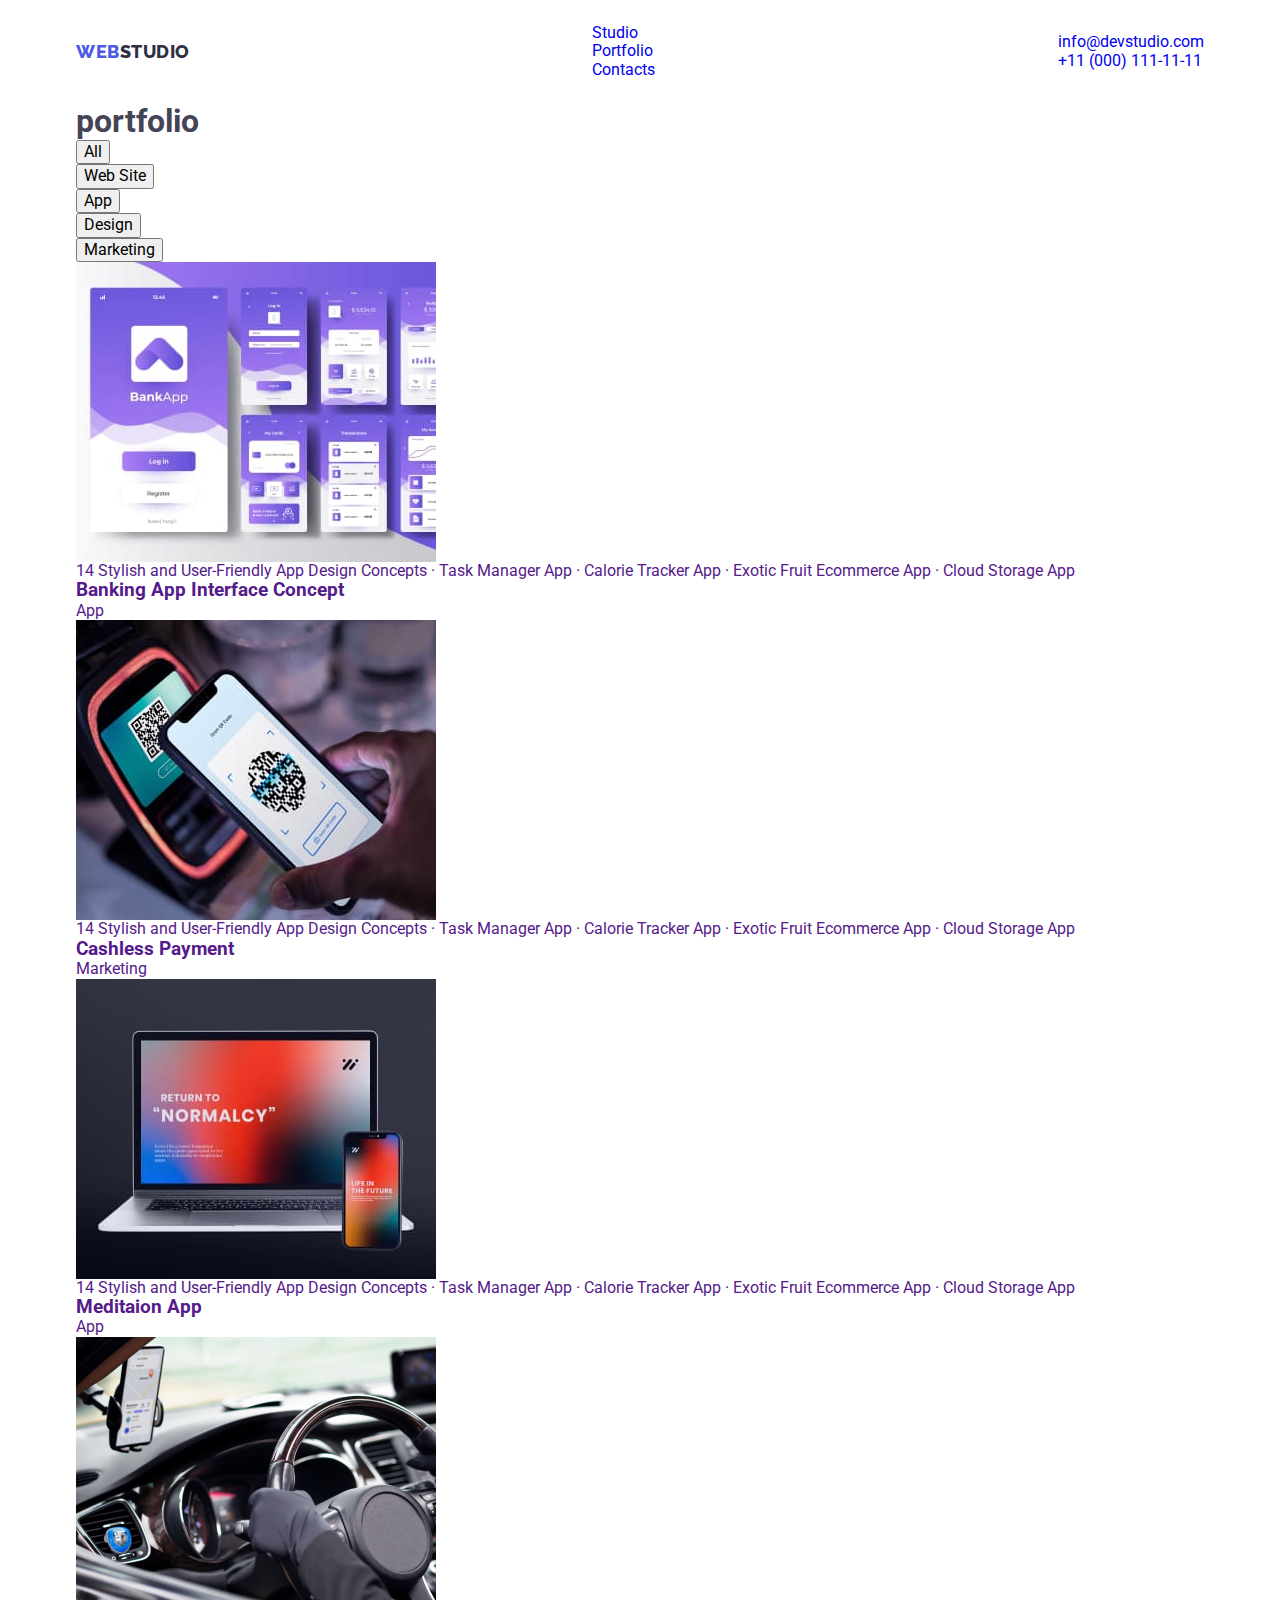
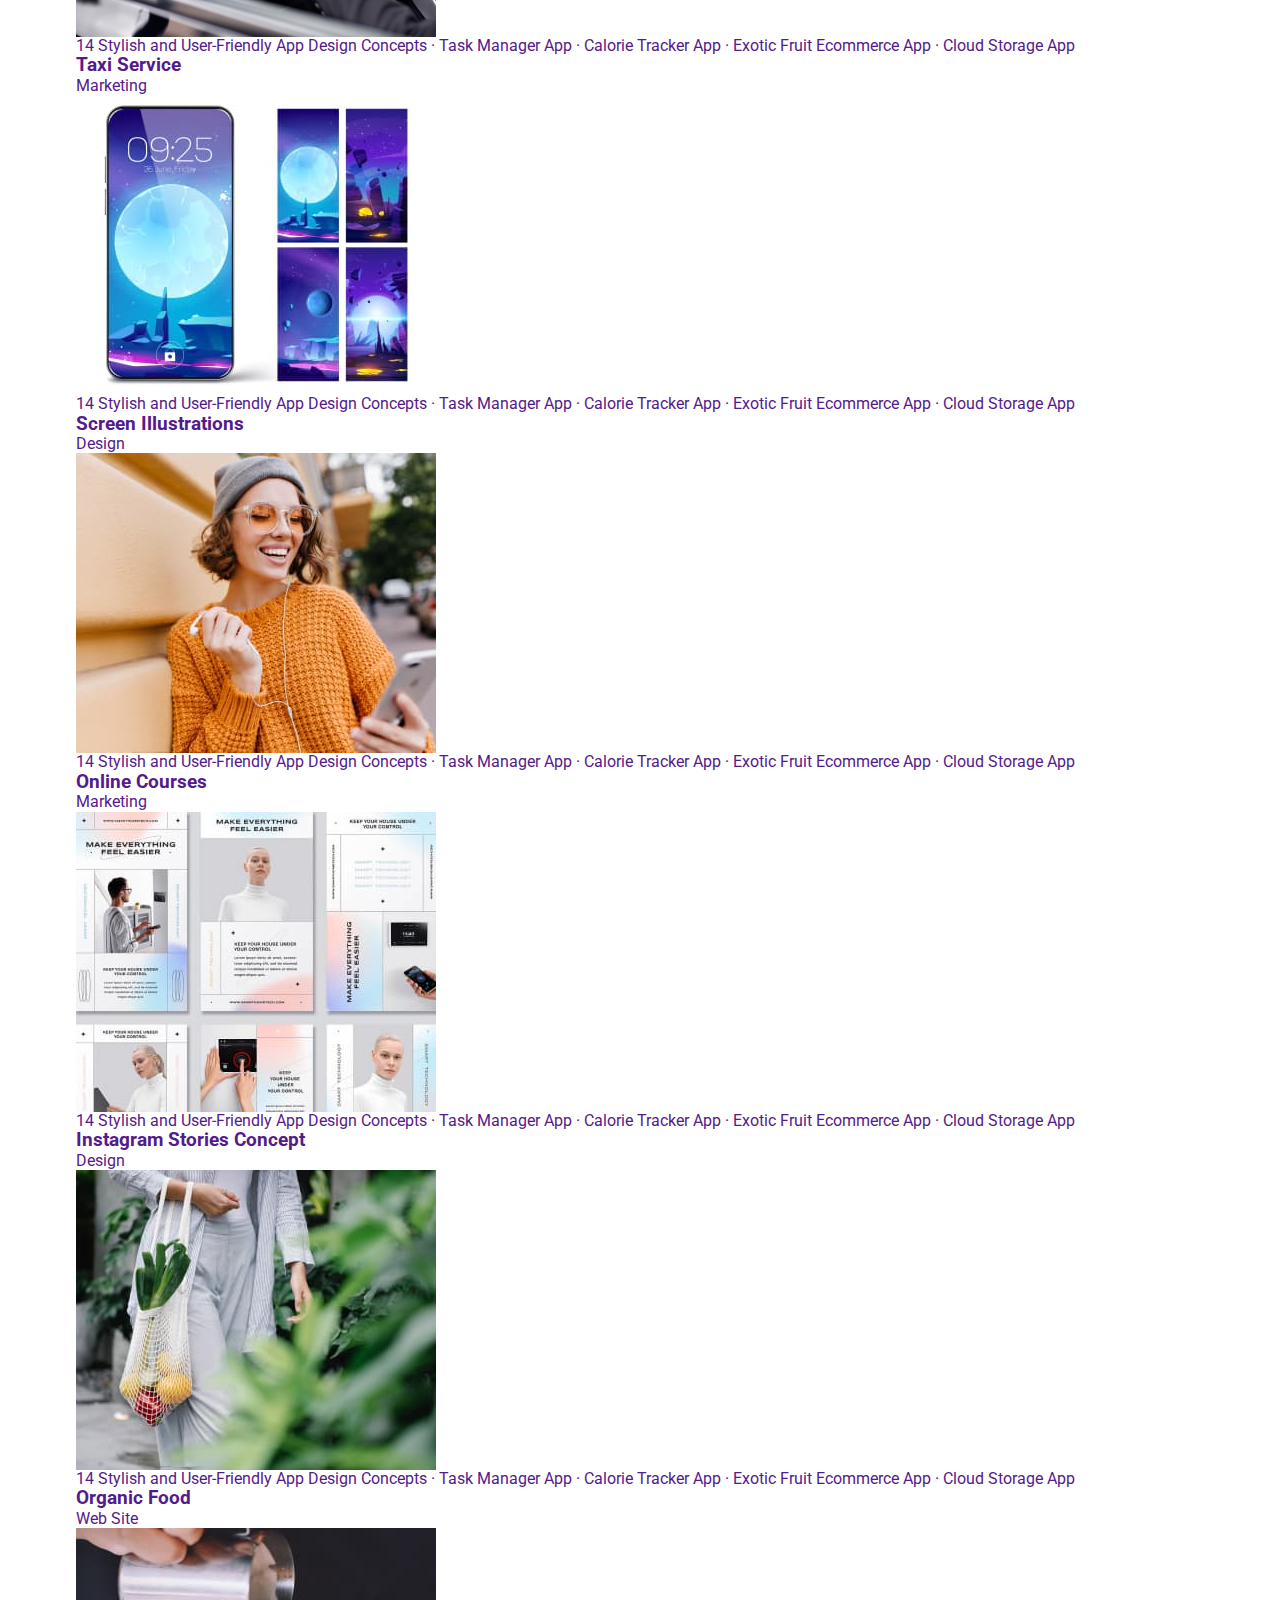
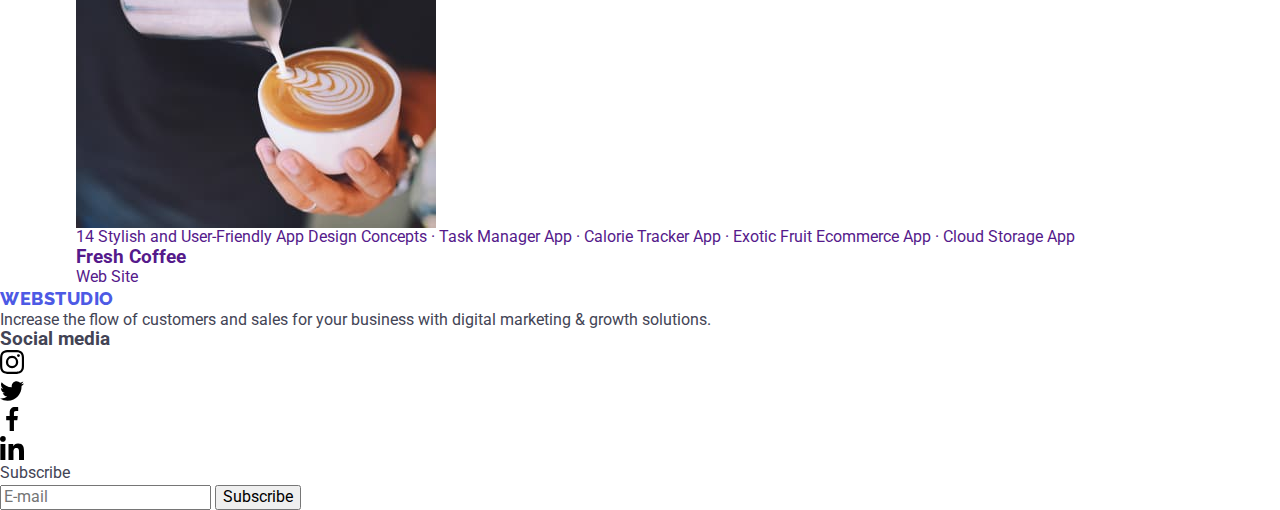
==== portfolio.html @ 6638e79b "summary" ====
<!DOCTYPE html>
<html lang="en">
<head>
    <meta charset="UTF-8">
    <meta http-equiv="X-UA-Compatible" content="IE=edge">
    <meta name="viewport" content="width=device-width, initial-scale=1.0">
    <title>Web Studio</title>
    <link href="https://fonts.googleapis.com/css2?family=Raleway:wght@700&family=Roboto:wght@400;500;700;800;900&display=swap" rel="stylesheet">
    <link rel="stylesheet" href="https://cdnjs.cloudflare.com/ajax/libs/modern-normalize/1.1.0/modern-normalize.min.css">
    <link rel="stylesheet" href="./css/styles.css">
</head>
<body>
    <header class="section-header">
        <div class="container header">
            <a href="./index.html" class="color-web list">
                Web<span class="color-studio">Studio</span> 
            </a>
            <ul class="style-nev link">
                <li class="copy"><a href="./index.html" class="link item list">Studio</a></li>
                <li class="copy"><a href="./portfolio.html" class="link item list">Portfolio</a></li>
                <li class="copy"><a href="#" class="link item list">Contacts</a></li>
            </ul>
            </nav>
            <ul class="auth-nev link">
                <li class="copy"><a href="mailto:info@devstudio.com" class="link address list">info@devstudio.com</a></li>
                <li class="copy"><a href="tel:+110001111111" class="link address list">+11 (000) 111-11-11</a></li>
            </ul>
        </div>
    </header>
    <main>
        <section class=" portfolio">
            <div class="container">
                <h1 class="visually-hidden">portfolio</h1>
                <ul class="row">
                    <li><button type="button" class="btn">All</button></li>
                    <li><button type="button" class="btn">Web Site</button></li>
                    <li><button type="button" class="btn">App</button></li>
                    <li><button type="button" class="btn">Design</button></li>
                    <li><button type="button" class="btn">Marketing</button></li>
                </ul>
                <ul class="portfolio-list">
                    <li class="portfolio-list-link">
                        <a href="" class="list portfolio-link-hover">
                            <div class="portfolio-link-overley">
                                <img src="./images/photo1.jpg" alt="Banking App Interface Concept" width="360">
                                <p class="overlay">
                                14 Stylish and User-Friendly App Design Concepts · Task Manager App · Calorie Tracker App · Exotic Fruit Ecommerce App · Cloud Storage App
                                </p>
                            </div>
                            <div class="subject">
                                <h3 class="headline list">Banking App Interface Concept</h3>
                                <p class="headline-text list">App</p>
                            </div>
                        </a>
                    </li>
                    <li class="portfolio-list-link">
                        <a href="" class="list portfolio-link-hover">
                            <div class="portfolio-link-overley">
                                <img src="./images/photo2.jpg" alt="Cashless Payment" width="360">
                                <p class="overlay">
                                14 Stylish and User-Friendly App Design Concepts · Task Manager App · Calorie Tracker App · Exotic Fruit Ecommerce App · Cloud Storage App
                                </p>
                            </div>
                            <div class="subject">
                               <h3 class="headline list">Cashless Payment</h3>
                               <p class="headline-text list">Marketing</p>
                            </div>
                        </a>
                    </li>
                    <li class="portfolio-list-link">
                        <a href="" class="list portfolio-link-hover">
                            <div class="portfolio-link-overley">
                                <img src="./images/photo3.jpg" alt="Meditaion App" width="360">
                                <p class="overlay">
                                14 Stylish and User-Friendly App Design Concepts · Task Manager App · Calorie Tracker App · Exotic Fruit Ecommerce App · Cloud Storage App
                                </p>
                            </div>
                        <div class="subject">
                            <h3 class="headline list">Meditaion App</h3>
                            <p class="headline-text list">App</p>
                        </div>
                        </a>
                    </li>
                    <li class="portfolio-list-link">
                        <a href="" class="list portfolio-link-hover">
                            <div class="portfolio-link-overley">
                                <img src="./images/photo4.jpg" alt="Taxi Service" width="360">
                                <p class="overlay">
                                14 Stylish and User-Friendly App Design Concepts · Task Manager App · Calorie Tracker App · Exotic Fruit Ecommerce App · Cloud Storage App
                                </p>
                            </div>
                            <div class="subject">
                                <h3 class="headline list">Taxi Service</h3>
                                <p class="headline-text list">Marketing</p>
                            </div>
                        </a>
                    </li>
                    <li class="portfolio-list-link">
                        <a href="" class="list portfolio-link-hover">
                            <div class="portfolio-link-overley">
                                <img src="./images/photo5.jpg" alt="Screen Illustrations" width="360">
                                <p class="overlay">
                                14 Stylish and User-Friendly App Design Concepts · Task Manager App · Calorie Tracker App · Exotic Fruit Ecommerce App · Cloud Storage App
                                </p>
                            </div>
                            <div class="subject">
                                <h3 class="headline list">Screen Illustrations</h3>
                                <p class="headline-text list">Design</p>
                            </div>
                        </a>
                    </li>
                    <li class="portfolio-list-link">
                        <a href="" class="list portfolio-link-hover">
                            <div class="portfolio-link-overley">
                                <img src="./images/photo6.jpg" alt="Online Courses" width="360">
                                <p class="overlay">
                                14 Stylish and User-Friendly App Design Concepts · Task Manager App · Calorie Tracker App · Exotic Fruit Ecommerce App · Cloud Storage App
                                </p>
                            </div>
                            <div class="subject">
                                <h3 class="headline list">Online Courses</h3>
                                <p class="headline-text list">Marketing</p>
                            </div>
                        </a>
                    </li>
                    <li class="portfolio-list-link">
                        <a href="" class="list portfolio-link-hover">
                            <div class="portfolio-link-overley">
                                <img src="./images/photo7.jpg" alt="Instagram Stories Concept" width="360">
                                <p class="overlay">
                                14 Stylish and User-Friendly App Design Concepts · Task Manager App · Calorie Tracker App · Exotic Fruit Ecommerce App · Cloud Storage App
                                </p>
                            </div>
                            <div class="subject">
                                <h3 class="headline list">Instagram Stories Concept</h3>
                                <p class="headline-text list">Design</p>
                            </div>
                        </a>
                    </li>
                    <li class="portfolio-list-link">
                        <a href="" class="list portfolio-link-hover">
                            <div class="portfolio-link-overley">
                                <img src="./images/photo8.jpg" alt="Organic Food" width="360">
                                <p class="overlay">
                                14 Stylish and User-Friendly App Design Concepts · Task Manager App · Calorie Tracker App · Exotic Fruit Ecommerce App · Cloud Storage App
                                </p>
                            </div>
                            <div class="subject">
                                <h3 class="headline list">Organic Food</h3>
                                <p class="headline-text list">Web Site</p>
                            </div>
                        </a>
                    </li>
                    <li class="portfolio-list-link">
                        <a href="" class="list portfolio-link-hover">
                            <div class="portfolio-link-overley">
                                <img src="./images/photo9.jpg" alt="Fresh Coffee" width="360">
                                <p class="overlay">
                                14 Stylish and User-Friendly App Design Concepts · Task Manager App · Calorie Tracker App · Exotic Fruit Ecommerce App · Cloud Storage App
                                </p>
                            </div>
                            <div class="subject">
                                <h3 class="headline list">Fresh Coffee</h3>
                                <p class="headline-text list">Web Site</p>
                            </div>
                        </a>
                    </li>
                </ul>
            </div>
        </section>
        

    </main>
    <footer class="footer">
        <div class="container-footer">
            <div class="container-end">
                <a href="" class="color-web list">
                    Web<span class="white-studio list">Studio</span>
                </a>
                <p class="desc">Increase the flow of customers and sales for your business with digital marketing & growth solutions.</p>
            </div>
            <div class="container-end">
                <h3 class="footer-text">Social media</h3>
                <ul class="footer-list">
                    <li class="footer-list-item">
                        <a href="" class="footer-list-link">
                            <svg class="footer-list-icon" width="24" height="24">
                                <use href="./images/icons.svg#icon-instagram"></use>
                            </svg>
                        </a>
                    </li>
                    <li class="footer-list-item">
                        <a href="" class="footer-list-link">
                            <svg class="footer-list-icon" width="24" height="24">
                                <use href="./images/icons.svg#icon-twitter-1"></use>
                            </svg>
                        </a>
                    </li>
                    <li class="footer-list-item">
                        <a href="" class="footer-list-link">
                            <svg class="footer-list-icon" width="24" height="24">
                                <use href="./images/icons.svg#icon-facebook"></use>
                            </svg>
                        </a>
                    </li>
                    <li class="footer-list-item">
                        <a href="" class="footer-list-link">
                            <svg class="footer-list-icon" width="24" height="24">
                                <use href="./images/icons.svg#icon-linkedin"></use>
                            </svg>
                        </a>
                    </li>

                </ul>
            </div>
            <div class="conteiner-email">
                <p class="footer-text">Subscribe</p>
                <form class="footer-form">
                    <input type="email" name="usser_email" class="footer-email"  placeholder="E-mail" required />
                    <button type="submit" class="footer-button">Subscribe</button>
                    <svg class="footer-icon" width="24" height="20">
                    <use href="./images/iconss.svg#icon-Frame-3"></use>
                    </svg>
            </form>
            </div>
        </div>
</footer>
    
</body>
</html>
---- css/styles.css ----
:root {
    --primary-text-color: #2E2F42;
    --accent-color: #4D5AE5;
    --title-text-color: #2E2F42;
    --text-color: #434455;
    --hero-color: #FFFFFF;
    --desc-color: #E7E9FC;
    --studio-color: #F4F4FD;
    --button-color: #404BBF;
}



body {
    font-family: "Roboto", sans-serif;
    background-color: var(--hero-color);
    color: var(--text-color);
    
}

img {
    display: block;
    max-width: 100%;
}

.list {
    text-decoration: none;
}


h1,
h2,
h3,
p,
ul {
    padding: 0;
    margin: 0;
}

ul {
    list-style: none;
    text-decoration: none;
    
}

/*.container {
    margin-right: auto;
    margin-left: auto;
    width: 1158px;
    padding-left: 15px;
    padding-right: 15px; 
}*/

.container {
    padding-left: 15px;
    padding-right: 15px; 
    
}

@media screen and (min-width: 480px) { 
    .container {
        width: 480px;
        margin-right: auto;
        margin-left: auto;
        
    }  
}

@media screen and (min-width: 768px) { 
    .container {
        width: 768px;
    }
}

@media screen and (min-width: 1200px) { 
    .container {
        width: 1158px;
    }
}

@media screen and (max-width: 767px) {
    .copy {
        display: none;
    } 
    .style-nev link {
        display: none;
    }
    .auth-nev link {
        display: none;
    }
}


.header {
    display: flex;
    justify-content: space-between;
    align-items: center;
    padding-top: 24px;
    padding-bottom: 24px;
}

.mobile-menu-open {
    background-color: transparent;
    border: none;
    padding: 0;
   line-height: 0;
   fill: rgba(46. 47, 66, 1)
}

.mobile-menu-open-icon {
    display: inline-block;
  width: 1em;
  height: 1em;
  stroke-width: 0;
  stroke: currentColor;
  fill: currentColor;
}

.mobile-menu {
    position: fixed;
    width: 100%;
    height: 100%;
    top: 0;
    left: 0;
    z-index: 1000;
    background-color: var(--hero-color);
    opacity: 0;
    visibility: hidden;
    pointer-events: none;
    transition: opacity 250ms cubic-bezier(0.4, 0, 0.2, 1), visibility 250ms cubic-bezier(0.4, 0, 0.2, 1);
}

.mobile-menu .is-open {
    opacity: 1;
    visibility: visible;
    pointer-events: auto;

}

.mobile-menu-close-botton {
    position: absolute;
    top: 24px;
    right: 15px;
    background-color: #E7E9FC;
    border: 1px solid rgba(0, 0, 0, 0.1);
    padding: 0;
    line-height: 0;
    border-radius: 50%;
}

.mobile-menu-close-icon {
    width: 8px;
    height: 8px;
}

.mobile-menu-container {
    position: relative;
    padding-left: 25px;
    padding-top: 80px;
    padding-bottom: 40px;
}


.mobile-menu-list {
   margin-bottom: 284px;
   
}

.mobile-menu-list:only-child {
    margin-bottom: 0;
}

.mobile-menu-link {
    margin-bottom: 40px;
    
}

.mobile-menu-list-link {
    font-family: "Roboto", sans-serif;
    font-weight: 700;
    font-size: 36px;
    line-height: 1.1;
    letter-spacing: 0.02em;
    color: var(--primary-text-color);
}

.mobile-menu-list-link:hover,
.mobile-menu-list-link:focus {
    color: var(--button-color)
}

.mobile-menu-tel {
    font-family: "Roboto", sans-serif;
    font-weight: 500;
    font-size: 36px;
    line-height: 1.1;
    letter-spacing: 0.02em;
    color: var(--text-color);
}

.mobile-menu-tel:hover,
.mobile-menu-tel:focus {
    color: var(--accent-color)
}

.mobile-menu-mail {
    font-family: "Roboto", sans-serif;
    font-weight: 500;
    font-size: 20px;
    line-height: 1.2;
    letter-spacing: 0.02edm;
    color: var(--text-color);
}

.mobile-menu-mail:hover,
.mobile-menu-mail:focus {
    color: var(--accent-color)
}


.color-web {
    
    font-family: "Raleway", sans-serif;
    font-weight: 800;
    font-size: 18px;
    line-height: 1.33;
    color: var(--accent-color);
    letter-spacing: 0.03em;
    text-transform: uppercase;
}


.color-studio {
    font-family: "Raleway", sans-serif;
    font-weight: 800;
    font-size: 18px;
    line-height: 1.33;
    color: var(--title-text-color);
    
    align-items: center;
    letter-spacing: 0.03em;
    text-transform: uppercase;
}





/*
.style-nev .link:hover,
.style-nev .link:focus {
    color: var(--accent-color)  
}

.auth-nev .link:hover,
.auth-nev .link:focus {
    color: var(--accent-color);
}

.style-nev .link {
    transition: color 250ms cubic-bezier(0.4, 0, 0.2, 1), background-color 250ms cubic-bezier(0.4, 0, 0.2, 1)
}

.auth-nev .link {
    transition: color 250ms cubic-bezier(0.4, 0, 0.2, 1);
}

.style-nev {
    display: flex;
    
    margin-left: 77px;
    
}

.style-nev .copy {
    position: relative;
    margin-left: 40px; 
} 

.style-nev .copy:first-child {
    margin-left: 0;

}

.auth-nev {
    display: flex;
    margin-left: auto;
    
}

.section-header {
    box-shadow: 0px 2px 1px rgba(46, 47, 66, 0.08), 0px 1px 1px rgba(46, 47, 66, 0.16), 0px 1px 6px rgba(46, 47, 66, 0.08);

}

.header {
    display: flex;
    align-items: center;
    justify-content: center;
   
}


.auth-nev .copy {
    margin-left: 40px;
}

.auth-nev .copy:first-child {
    margin-left: 0;
}

.style-nev .item {
    display: block;
    padding-top: 24px;
    padding-bottom: 24px;
    font-weight: 500;
    font-size: 16px;
    line-height: 1.5;
    color: var(--primary-text-color);
    letter-spacing: 0.02em;
   
}



.link .item:hover::after {
    display: block;
    position: absolute;
    content: "";
    background-size: contain;
    background-repeat: no-repeat;
    background-position: center;
    justify-content: center;
    align-items: center;
    width: 100%;
    height: 4px;
    bottom: 0;
    
    background-color: var(--accent-color);
    border-radius: 2px;
}

.auth-nev .address {
    display: block;
    padding-top: 24px;
    padding-bottom: 24px;
    line-height: 1.5;
    color: var(--text-color);
    letter-spacing: 0.02em;
    
}

.hero {
    padding-top: 192px;
    padding-bottom: 192px;
    
    text-align: center;

    max-width: 1440px;
  
    margin-left: auto;
    margin-right: auto;
    background-image: linear-gradient(rgba(46, 47, 66, 0.7), rgba(46, 47, 66, 0.7)), url(../images/hero.jpg);
   
    background-repeat: no-repeat;
    background-position: center;
    background-size: cover;
}




.hero-title {
    max-width: 496px;
    margin: auto;
    margin-top: 0;
    margin-bottom: 40px;
    font-weight: 700;
    font-size: 56px;
    line-height: 1;
    color: var(--hero-color);
    letter-spacing: 0.02em;
   

    outline: invert;
}

.hero-button {
    
    border-radius: 4px;
    padding: 16px 32px;
    border: 1px solid transparent;
    font-weight: 500;
    font-size: 16px;
    line-height: 1.2;
    background-color: var(--accent-color);
    color: var(--hero-color);
    letter-spacing: 0.04em;
    transition: background-color 250ms cubic-bezier(0.4, 0, 0.2, 1), box-shadow 250ms cubic-bezier(0.4, 0, 0.2, 1);
}

.hero-button:hover,
.hero-button:focus {
    cursor: pointer;
    box-shadow: 0px 4px 4px rgba(0, 0, 0, 0.15);
    border-radius: 4px;
} 

.hero-button:active {
    background-color: var(--button-color);
    
}



.visually-hidden { 
    
    position: absolute; 
    white-space: nowrap; 
    width: 1px; 
    height: 1px; 
    overflow: hidden; 
    border: 0; 
    padding: 0; 
    clip: rect(0 0 0 0); 
    clip-path: inset(50%); 
    margin: -1px; 
}

.section {
    padding-top: 120px;
    padding-bottom: 120px;
    
}

.section.no-padding {
    padding-top: 0;
}

.feature-lisl {
    display: flex;
    text-align: start

}

.feature-lisl .item-list {
    width: 264px;
    margin-left: 24px;
    
}

.feature-lisl .item-list:first-child {
    margin-left: 0;
} 

.item-list::before {
    display: block;
    content: "";
    height: 112px;
    background-size: contain;
    background-repeat: no-repeat;
    background-position: center;
    margin-bottom: 8px;
}

.item-list:nth-child(1)::before {
    background-image: url(../images/Icon\ 1.svg);
}

.item-list:nth-child(2)::before {
    background-image: url(../images/Icon\ 2.svg);
}

.item-list:nth-child(3)::before {
    background-image: url(../images/Icon\ 3.svg);
}

.item-list:nth-child(4)::before {
    background-image: url(../images/Icon\ 4.svg);
}


.section-team {
    padding-top: 120px;
    padding-bottom: 120px;
    background-color: var(--studio-color);
}

.section-title {
    margin-top: 0;
    margin-bottom: 72px;
    font-weight: 700;
    font-size: 36px;
    line-height: 1.1;
    color: var(--primary-text-color);
    letter-spacing: 0.02em;
    text-transform: capitalize;
    text-align: center;
    
}



.section-subtitle,
.headline {
    margin-bottom: 8px;
    font-weight: 700;
    font-size: 20px;
    line-height: 1.2;
    color: var(--primary-text-color);
    letter-spacing: 0.02em;
}



.headline-text {
    font-size: 16px;
    line-height: 1.5;
    color: var(--text-color);
    letter-spacing: 0.02em;
}

.mobile {
    display: flex;
    align-items: center;
     
}


.btn {
   
    cursor: pointer;
    border-radius: 4px;
    padding: 12px 24px;
    border: 1px solid var(--desc-color);
    background-color: var(--studio-color);
    color: var(--accent-color);
    font-weight: 500;
    font-size: 16px;
    line-height: 1.5;
    letter-spacing: 0.04em;
    font-family: "Roboto", sans-serif;
    transition: background-color 250ms cubic-bezier(0.4, 0, 0.2, 1), color 250ms cubic-bezier(0.4, 0, 0.2, 1), box-shadow 250ms cubic-bezier(0.4, 0, 0.2, 1), border 250ms cubic-bezier(0.4, 0, 0.2, 1);
}



.btn:hover,
.btn:focus {
    border: 1px solid var(--accent-color);
    background-color: var(--accent-color);
    color: var(--hero-color);
    box-shadow: 0px 4px 4px rgba(0, 0, 0, 0.15);
}

.portfolio {
   
    padding-top: 96px;
    padding-bottom: 120px;
}

.container .gadgets {
    align-items: center;
}

.big {
    
    margin-top: 0;
    margin-bottom: 72 px;
}

.pic {
    display: flex;
    margin-left: 24px;
    background-color: var(--hero-color);
}

.pic:first-child {
    margin-left: 0;
}

.team {
    display: flex;
    text-align: center;

}

.title-team {
    padding-top: 32px;
    padding-bottom: 32px;
}



.title {
    margin-left: 24px;
    background-color: var(--studio-color);
    box-shadow: 0px 1px 6px rgba(46, 47, 66, 0.08), 0px 1px 1px rgba(46, 47, 66, 0.16), 0px 2px 1px rgba(46, 47, 66, 0.08);
    border-radius: 0px 0px 4px 4px;
}

.title:first-child {
    margin-left: 0;
}

.section-text {
    font-size: 16px;
    line-height: 1.5;
    letter-spacing: 0.02em;
    margin-bottom: 11px;
    
}

.team-list {
    display: flex;
    justify-content: center;
    gap: 24px;
}

.team-list-link {
    display: flex;
    justify-content: center;
    align-items: center;
    width: 40px;
    height: 40px;
    border-radius: 50%;
    background-color: var(--accent-color);
}

.team-list-icon {
    fill: var(--studio-color);
}



.row {
    display: flex;
    align-items: center;
    justify-content: center;
    margin-bottom: 72px;  
    gap: 24px;
}

.portfolio-list {
    display: flex;
    flex-wrap: wrap;
    align-items: center;
    justify-content: center;
    column-gap: 24px;
    row-gap: 48px

}




.subject {
    padding-top: 32px;
    padding-bottom: 32px;
    padding-left: 16px;
    border-left: 0.5px solid var(--studio-color);
    border-right: 0.5px solid var(--studio-color);
    border-bottom: 0.5px solid var(--studio-color);
    box-shadow: 0px 1px 6px rgba(46, 47, 66, 0.08);
 
}

.portfolio-link-hover {
   transition: box-shadow 250ms cubic-bezier(0.4, 0, 0.2, 1)
}
 
.portfolio-link-hover:hover,
.portfolio-link-hover:focus
 {
    display: block;
    box-shadow: 0px 1px 6px rgba(46, 47, 66, 0.08), 0px 1px 1px rgba(46, 47, 66, 0.16), 0px 2px 1px rgba(46, 47, 66, 0.08);
}




.servise {
    font-weight: 700;
    font-size: 36px;
    text-align: center;
    margin-bottom: 72px;
    color: var(--primary-text-color);
}

.client-list {
    display: flex;
    justify-content: center;
    gap: 24px;
}

.client-list-link {
    display: flex;
    justify-content: center;
    align-items: center;
    width: 168px;
    height: 88px;
    border-radius: 4px;
    border: 1px solid #8E8F99;
    fill: #8E8F99; 
    transition: fill 250ms cubic-bezier(0.4, 0, 0.2, 1), border-color 250ms cubic-bezier(0.4, 0, 0.2, 1)
}

.client-list-link:hover,
.client-list-link:focus {
    fill: var(--accent-color);
    border-color: var(--accent-color);
}



.footer {
    padding-top: 120px;
    padding-bottom: 120px;
    background-color: var(--title-text-color);
}

.container-footer {
    display: flex;
    margin-right: auto;
    margin-left: auto;
    width: 1158px;
    padding-left: 15px;
    padding-right: 15px; 
}


.container-end {
    margin-left: 120px;
}

.container-end:first-child {
    margin-left: 0;
}

.white-studio {
    color: var(--studio-color);
}

.desc {
    width: 264px;
    margin-top: 16px;
    font-size: 16px;
    line-height: 1.5;
    color: var(--desc-color);
    letter-spacing: 0.02em;
}

.footer-text {
    font-weight: 500;
    font-size: 16px;
    line-height: 1.5;
    color: var(--hero-color);
    letter-spacing: 0.02em;
    text-transform: capitalize;
    
    margin-bottom: 16px;
    
}

.footer-list {
    display: flex;
    justify-content: center;
    gap: 16px;

}

.footer-list-link {
    display: flex;
    justify-content: center;
    align-items: center;
    width: 40px;
    height: 40px;
    border-radius: 50%;
    background-color: var(--text-color);
    transition: background-color 250ms cubic-bezier(0.4, 0, 0.2, 1)

}


.footer-list-link:hover,
.footer-list-link:focus {
    
    background-color: #31D0AA;
}



.footer-list-icon {
    fill: var(--studio-color);
    justify-items: center;
}

.conteiner-email {
    display: block;
    
    margin-left: 80px;
}

.footer-form {
    display: flex;
    gap: 24px;
    position: relative;

}

.footer-text {
    font-family: "Roboto", sans-serif;
    width: 600;
    font-size: 16px;
    line-height: 1.5;
    letter-spacing: 0.02em;
    color: var(--hero-color);
    margin-bottom: 16px;
}
 
.footer-email {
    display: block;
    width: 264px;
    height: 40px;
    padding-left: 16px;
    padding-top: 8px;
    padding-bottom: 8px;
    border: 1px solid rgba(255, 255, 255, 0.3);
    border-radius: 4px;
    background-color: var(--primary-text-color);
    color: var(--hero-color);
    font-family: "Roboto", sans-serif;
    font-size: 12px;
    line-height: 1.1;
}



.footer-email::placeholder {
    font-family: "Roboto", sans-serif;
    font-size: 12px;
    line-height: 2;
    letter-spacing: 0.04em;
    color: rgda(255, 255, 255, 0.6);
}


.footer-button {
    display: flex;
    align-items: center;
    top: 0;
    width: 165px;
    height: 40px;
    padding: 8px 24px;
    background-position: center;
    border-radius: 4px;
    background-color: var(--accent-color);
    border-color: transparent;
    color: var(--hero-color);
    cursor: pointer;
    font-family: "Roboto", sans-serif;
    font-weight: 700;
    font-size: 16px;
    line-height: 1.5;
    letter-spacing: 0.06em;
   
}

.footer-icon {
    display: block;
    position: absolute;
    margin: 0;
    top: 50%;
    right: 24px;
    transform: translate(0, -50%); 
}

.portfolio-link-overley {
    position: relative;
    overflow: hidden;
}

.overlay {
    position: absolute;
    left: 0;
    top: 0;
    width: 100%;
    height: 100%;
    overflow: auto;
    transform: translate(0, 100%);
    transition: transform 250ms cubic-bezier(0.4, 0, 0.2, 1);
    font-size: 14px;
    line-height: 1.5;
    letter-spacing: 0.02em;
    padding-top: 40px;
    padding-bottom: 164px;
    padding-left: 32px;
    padding-right: 32px;
    color: var(--studio-color);
    background-color: var(--accent-color);
}

.portfolio-link-hover:hover .overlay, 
.portfolio-link-hover:focus .overlay {
    transform: translate(0, 0);
}

.backdrop {
    position: fixed;
    top: 0;
    left: 0;
    z-index: 100;
    width: 100%;
    height: 100%;
    background-color: rgba(46, 47, 66, 0.4);
    transition: opacity 250ms cubic-bezier(0.4, 0, 0.2, 1), visibility 250ms cubic-bezier(0.4, 0, 0.2, 1);
}

.backdrop.is-hidden {
    opacity: 0;
    visibility: hidden;
    pointer-events: none;
}

.modal {
    position: absolute;
    top: 50%;
    left: 50%;
    transform: translate(-50%, -50%);
    width: 408px;
    height: 579px;
    background-color: #FCFCFC;
    margin-top: 0;
    padding-top: 72px;
    padding-bottom: 24px;
    padding-left: 24px;
    padding-right: 24px;
}

.modal-close-btn {
    position: absolute;
    top: 24px;
    right: 24px;
    display: flex;
    justify-content: center;
    align-items: center;
    background-color: var(--desc-color);
    width: 24px;
    height: 24px;
    border-radius: 50%;
    border: 1px solid rgba(0, 0, 0, 0.1);
    padding: 0;
    cursor: pointer;
    transition: box-shadow 250ms cubic-bezier(0.4, 0, 0.2, 1);
}

.modal-close-btn:hover,
.modal-close-btn:focus {
    box-shadow: 0px 1px 6px rgba(46, 47, 66, 0.08), 0px 1px 1px rgba(46, 47, 66, 0.16), 0px 2px 1px rgba(46, 47, 66, 0.08) ;
    background-color: var(--button-color);
    fill: var(--hero-color);
}

.modal-text {
    font-family: "Roboto", sans-serif;
    font-size: 16px;
    font-weight: 500;
    line-height: 1.5;
    text-align: center;
    letter-spacing: 0.02em;
    color: var(--primary-text-color);
    margin-bottom: 16px;
}

.modal-form {
    display: flex;
    flex-direction: column;
}

.modal-form-feald {
    display: block;
    margin-bottom: 8px;
}

.modal-form-input {
    width: 100%;
    height: 40px;
    border: 1px solid rgba(33, 33, 33, 0.2);
    border-radius: 4px;
    padding-left: 38px;
    
    font-size: 12px;
    line-height: 1.1;
    color: var(--primary-text-color);
    transition:  border-color 250ms cubic-bezier(0.4, 0, 0.2, 1);
}

.modal-form-input:focus {
    outline: none;
    border-color:  rgba(77, 90, 229, 1);
}

.modal-form-input-dasc {
    display: block;
    font-family: "Roboto", sans-serif;
    font-size: 12px;
    line-height: 1.1;
    letter-spacing: 0.01em;
    margin-bottom: 4px;
    color: #8E8F99;
}

.modal-form-input-icon {
    display: block;
    position: absolute;
    top: 50%;
    left: 19px;
    transform: translate(0, -50%);
    transition: fill 250ms cubic-bezier(0.4, 0, 0.2, 1);
}

.modal-form-input:focus + .modal-form-input-icon {
    
    fill: var(--accent-color);
}

.modal-form-input-wrapper {
    display: block;
    position: relative;
}

.modal-form-feald-comment {
    display: block;
    margin-bottom: 16px;
}

.modal-form-message {
    width: 100%;
    height: 120px;
    resize: none;
    padding: 8px 16px;
    border: 1px solid  rgba(33, 33, 33, 0.2);
    border-radius: 4px;
    transition:  border-color 250ms cubic-bezier(0.4, 0, 0.2, 1);
    
}

.modal-form-message::placeholder {
    font-family: "Roboto", sans-serif;
    font-size: 12px;
    line-height: 1.1;
    letter-spacing: 0.01em;
    color: rgda(117, 117, 117, 0.5);
}

.modal-form-message:focus {
    outline: none;
    border-color:  rgba(77, 90, 229, 1);
}

.modal-form-chack-dasc::before {
    content: "";
    display: flex;
    
    width: 16px;
    height: 16px;
    border: 1.25px solid #2E2F42;
    border-radius: 2px;
    color: rgba(46, 47, 66, 1);
    cursor: pointer;
    margin-right: 8px;

}


.modal-form-check:checked + .modal-form-chack-dasc::before {
    background-image: url(../images/click.svg);
    display: block;
    content: "";
   
    background-size: contain;
    background-repeat: no-repeat;
    background-position: center;
    border: 1.25px solid #404BBF;
    
}

.modal-form-check:focus + .modal-form-chack-dasc::before {
    outline: 1px solid rgba(77, 90, 229, 1);

}

.modal-form-chack-dasc {
    display: flex;
    align-self: center;
    align-items: center;
    font-size: 12px;
    line-height: 1.2;
    margin-bottom: 24px;
    
}

.modal-form-link {
    display: block;
    font-family: "Roboto", sans-serif;
    font-size: 12px;
    line-height: 1.2;
    letter-spacing: 0.04em;
    color: var(--accent-color);
}

.modal-form-submit {
    display: flex;
    flex-direction: row;
    align-self: center;
    justify-content: center;
    align-items: center;
    width: 170px;
    height: 51px;
    padding: 16px 32px;
    border-radius: 4px;
    background-color: var(--accent-color);
    border-color: transparent;
    color: var(--hero-color);
    cursor: pointer;
    font-family: "Roboto", sans-serif;
    font-weight: 500;
    font-size: 16px;
    line-height: 1.2;
    letter-spacing: 0.04em;
    transition:  box-shadow 250ms cubic-bezier(0.4, 0, 0.2, 1);
}

.modal-form-submit:hover,
.modal-form-submit:focus {
    box-shadow: 0px 4px 4px rgba(0, 0, 0, 0.15);
}
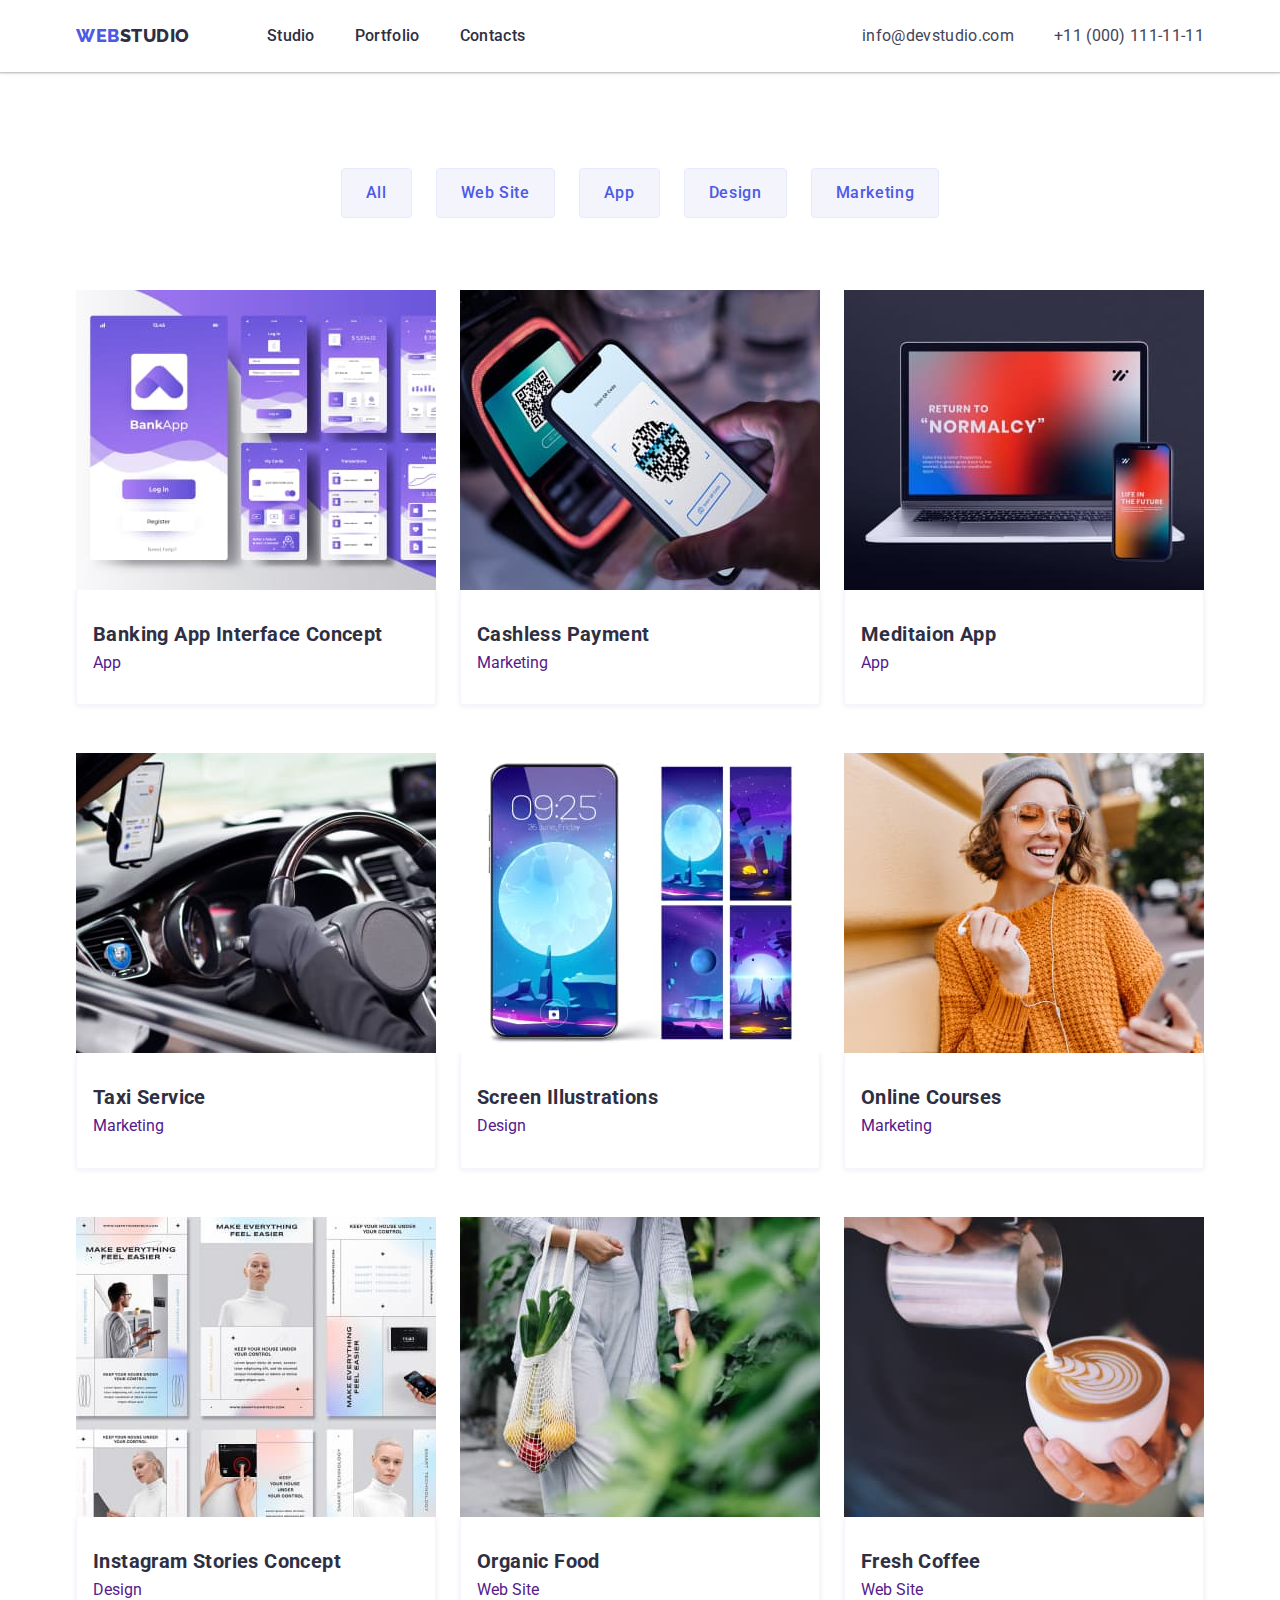
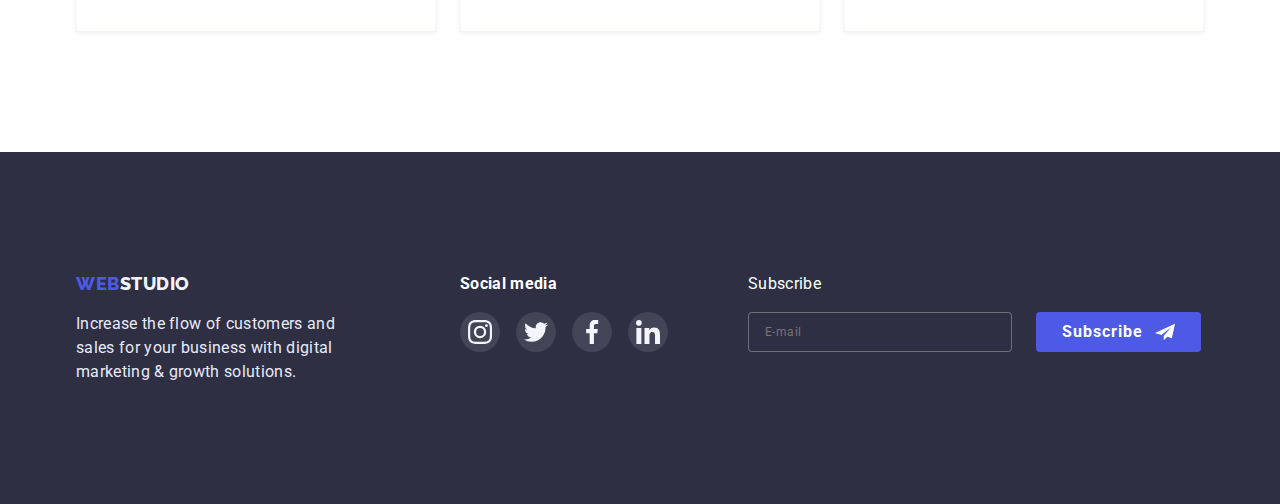
==== commit f90de670: "required" ====
--- a/portfolio.html
+++ b/portfolio.html
@@ -21,6 +21,11 @@
                 <li class="copy"><a href="#" class="link item list">Contacts</a></li>
             </ul>
             </nav>
+            <button type="button" class="mobile-menu-open " data-menu-open >
+                <svg class="mobile-menu-open-icon" width="32" height="22">
+                    <use href="./images/iconss.svg#icon-burger"></use>
+                </svg>
+            </button>
             <ul class="auth-nev link">
                 <li class="copy"><a href="mailto:info@devstudio.com" class="link address list">info@devstudio.com</a></li>
                 <li class="copy"><a href="tel:+110001111111" class="link address list">+11 (000) 111-11-11</a></li>
@@ -29,7 +34,7 @@
     </header>
     <main>
         <section class=" portfolio">
-            <div class="container">
+            <div class="container portfolio-container">
                 <h1 class="visually-hidden">portfolio</h1>
                 <ul class="row">
                     <li><button type="button" class="btn">All</button></li>
@@ -42,7 +47,19 @@
                     <li class="portfolio-list-link">
                         <a href="" class="list portfolio-link-hover">
                             <div class="portfolio-link-overley">
-                                <img src="./images/photo1.jpg" alt="Banking App Interface Concept" width="360">
+                                <picture>
+                                    <source media="(min-width: 1158px)" 
+                                    srcset="./images/img-disktop-1.jpg 1x, ./images/img-disktop-1@2x.jpg 2x">
+                    
+                                    <source media="(min-width: 768px)" 
+                                    srcset="./images/img-tablet-1.jpg 1x, ./images/img-tablet-1@2x.jpg 2x">
+                    
+                    
+                                    <source media="(min-width: 320px)"
+                                      srcset="./images/img-mobile-1.jpg 1x, ./images/img-mobile-1@2x.jpg 2x">
+
+                                    <img src="./images/photo1.jpg" alt="Banking App Interface Concept" width="360">
+                                </picture>
                                 <p class="overlay">
                                 14 Stylish and User-Friendly App Design Concepts · Task Manager App · Calorie Tracker App · Exotic Fruit Ecommerce App · Cloud Storage App
                                 </p>
@@ -56,7 +73,19 @@
                     <li class="portfolio-list-link">
                         <a href="" class="list portfolio-link-hover">
                             <div class="portfolio-link-overley">
-                                <img src="./images/photo2.jpg" alt="Cashless Payment" width="360">
+                                <picture>
+                                    <source media="(min-width: 1158px)" 
+                                    srcset="./images/img-disktop-2.jpg 1x, ./images/img-disktop-2@2x.jpg 2x">
+                    
+                                    <source media="(min-width: 768px)" 
+                                    srcset="./images/img-tablet-2.jpg 1x, ./images/img-tablet-2@2x.jpg 2x">
+                    
+                    
+                                    <source media="(min-width: 320px)"
+                                      srcset="./images/img-mobile-2.jpg 1x, ./images/img-mobile-2@2x.jpg 2x">
+
+                                    <img src="./images/photo2.jpg" alt="Cashless Payment" width="360">
+                                </picture>
                                 <p class="overlay">
                                 14 Stylish and User-Friendly App Design Concepts · Task Manager App · Calorie Tracker App · Exotic Fruit Ecommerce App · Cloud Storage App
                                 </p>
@@ -70,7 +99,19 @@
                     <li class="portfolio-list-link">
                         <a href="" class="list portfolio-link-hover">
                             <div class="portfolio-link-overley">
-                                <img src="./images/photo3.jpg" alt="Meditaion App" width="360">
+                                <picture>
+                                    <source media="(min-width: 1158px)" 
+                                    srcset="./images/img-disktop-3.jpg 1x, ./images/img-disktop-3@2x.jpg 2x">
+                    
+                                    <source media="(min-width: 768px)" 
+                                    srcset="./images/img-tablet-3.jpg 1x, ./images/img-tablet-3@2x.jpg 2x">
+                    
+                    
+                                    <source media="(min-width: 320px)"
+                                      srcset="./images/img-mobile-3.jpg 1x, ./images/img-mobile-3@2x.jpg 2x">
+
+                                    <img src="./images/photo3.jpg" alt="Meditaion App" width="360">
+                                </picture>
                                 <p class="overlay">
                                 14 Stylish and User-Friendly App Design Concepts · Task Manager App · Calorie Tracker App · Exotic Fruit Ecommerce App · Cloud Storage App
                                 </p>
@@ -84,7 +125,19 @@
                     <li class="portfolio-list-link">
                         <a href="" class="list portfolio-link-hover">
                             <div class="portfolio-link-overley">
-                                <img src="./images/photo4.jpg" alt="Taxi Service" width="360">
+                                <picture>
+                                    <source media="(min-width: 1158px)" 
+                                    srcset="./images/img-disktop-4.jpg 1x, ./images/img-disktop-4@2x.jpg 2x">
+                    
+                                    <source media="(min-width: 768px)" 
+                                    srcset="./images/img-tablet-4.jpg 1x, ./images/img-tablet-4@2x.jpg 2x">
+                    
+                    
+                                    <source media="(min-width: 320px)"
+                                      srcset="./images/img-mobile-4.jpg 1x, ./images/img-mobile-4@2x.jpg 2x">
+
+                                    <img src="./images/photo4.jpg" alt="Taxi Service" width="360">
+                                </picture>
                                 <p class="overlay">
                                 14 Stylish and User-Friendly App Design Concepts · Task Manager App · Calorie Tracker App · Exotic Fruit Ecommerce App · Cloud Storage App
                                 </p>
@@ -98,7 +151,19 @@
                     <li class="portfolio-list-link">
                         <a href="" class="list portfolio-link-hover">
                             <div class="portfolio-link-overley">
-                                <img src="./images/photo5.jpg" alt="Screen Illustrations" width="360">
+                                <picture>
+                                    <source media="(min-width: 1158px)" 
+                                    srcset="./images/img-disktop-5.jpg 1x, ./images/img-disktop-5@2x.jpg 2x">
+                    
+                                    <source media="(min-width: 768px)" 
+                                    srcset="./images/img-tablet-5.jpg 1x, ./images/img-tablet-5@2x.jpg 2x">
+                    
+                    
+                                    <source media="(min-width: 320px)"
+                                      srcset="./images/img-mobile-5.jpg 1x, ./images/img-mobile-5@2x.jpg 2x">
+
+                                    <img src="./images/photo5.jpg" alt="Screen Illustrations" width="360">
+                                </picture>
                                 <p class="overlay">
                                 14 Stylish and User-Friendly App Design Concepts · Task Manager App · Calorie Tracker App · Exotic Fruit Ecommerce App · Cloud Storage App
                                 </p>
@@ -112,7 +177,19 @@
                     <li class="portfolio-list-link">
                         <a href="" class="list portfolio-link-hover">
                             <div class="portfolio-link-overley">
-                                <img src="./images/photo6.jpg" alt="Online Courses" width="360">
+                                <picture>
+                                    <source media="(min-width: 1158px)" 
+                                    srcset="./images/img-disktop-6.jpg 1x, ./images/img-disktop-6@2x.jpg 2x">
+                    
+                                    <source media="(min-width: 768px)" 
+                                    srcset="./images/img-tablet-6.jpg 1x, ./images/img-tablet-6@2x.jpg 2x">
+                    
+                    
+                                    <source media="(min-width: 320px)"
+                                      srcset="./images/img-mobile-6.jpg 1x, ./images/img-mobile-6@2x.jpg 2x">
+
+                                    <img src="./images/photo6.jpg" alt="Online Courses" width="360">
+                                </picture>
                                 <p class="overlay">
                                 14 Stylish and User-Friendly App Design Concepts · Task Manager App · Calorie Tracker App · Exotic Fruit Ecommerce App · Cloud Storage App
                                 </p>
@@ -126,7 +203,19 @@
                     <li class="portfolio-list-link">
                         <a href="" class="list portfolio-link-hover">
                             <div class="portfolio-link-overley">
-                                <img src="./images/photo7.jpg" alt="Instagram Stories Concept" width="360">
+                                <picture>
+                                    <source media="(min-width: 1158px)" 
+                                    srcset="./images/img-disktop-7.jpg 1x, ./images/img-disktop-7@2x.jpg 2x">
+                    
+                                    <source media="(min-width: 768px)" 
+                                    srcset="./images/img-tablet-7.jpg 1x, ./images/img-tablet-7@2x.jpg 2x">
+                    
+                    
+                                    <source media="(min-width: 320px)"
+                                      srcset="./images/img-mobile-7.jpg 1x, ./images/img-mobile-7@2x.jpg 2x">
+
+                                    <img src="./images/photo7.jpg" alt="Instagram Stories Concept" width="360">
+                                </picture>
                                 <p class="overlay">
                                 14 Stylish and User-Friendly App Design Concepts · Task Manager App · Calorie Tracker App · Exotic Fruit Ecommerce App · Cloud Storage App
                                 </p>
@@ -140,7 +229,19 @@
                     <li class="portfolio-list-link">
                         <a href="" class="list portfolio-link-hover">
                             <div class="portfolio-link-overley">
-                                <img src="./images/photo8.jpg" alt="Organic Food" width="360">
+                                <picture>
+                                    <source media="(min-width: 1158px)" 
+                                    srcset="./images/img-disktop-8.jpg 1x, ./images/img-disktop-8@2x.jpg 2x">
+                    
+                                    <source media="(min-width: 768px)" 
+                                    srcset="./images/img-tablet-8.jpg 1x, ./images/img-tablet-8@2x.jpg 2x">
+                    
+                    
+                                    <source media="(min-width: 320px)"
+                                      srcset="./images/img-mobile-8.jpg 1x, ./images/img-mobile-8@2x.jpg 2x">
+
+                                    <img src="./images/photo8.jpg" alt="Organic Food" width="360">
+                                </picture>
                                 <p class="overlay">
                                 14 Stylish and User-Friendly App Design Concepts · Task Manager App · Calorie Tracker App · Exotic Fruit Ecommerce App · Cloud Storage App
                                 </p>
@@ -154,7 +255,19 @@
                     <li class="portfolio-list-link">
                         <a href="" class="list portfolio-link-hover">
                             <div class="portfolio-link-overley">
-                                <img src="./images/photo9.jpg" alt="Fresh Coffee" width="360">
+                                <picture>
+                                    <source media="(min-width: 1158px)" 
+                                    srcset="./images/img-disktop-9.jpg 1x, ./images/img-disktop-9@2x.jpg 2x">
+                    
+                                    <source media="(min-width: 768px)" 
+                                    srcset="./images/img-tablet-9.jpg 1x, ./images/img-tablet-9@2x.jpg 2x">
+                    
+                    
+                                    <source media="(min-width: 320px)"
+                                      srcset="./images/img-mobile-9.jpg 1x, ./images/img-mobile-9@2x.jpg 2x">
+
+                                    <img src="./images/photo9.jpg" alt="Fresh Coffee" width="360">
+                                </picture>
                                 <p class="overlay">
                                 14 Stylish and User-Friendly App Design Concepts · Task Manager App · Calorie Tracker App · Exotic Fruit Ecommerce App · Cloud Storage App
                                 </p>
--- a/css/styles.css
+++ b/css/styles.css
@@ -43,180 +43,26 @@
     
 }
 
-/*.container {
-    margin-right: auto;
-    margin-left: auto;
-    width: 1158px;
+.container {
+    
     padding-left: 15px;
     padding-right: 15px; 
-}*/
-
-.container {
-    padding-left: 15px;
-    padding-right: 15px; 
-    
-}
-
-@media screen and (min-width: 480px) { 
-    .container {
-        width: 480px;
-        margin-right: auto;
-        margin-left: auto;
-        
-    }  
-}
-
-@media screen and (min-width: 768px) { 
-    .container {
-        width: 768px;
-    }
-}
-
-@media screen and (min-width: 1200px) { 
-    .container {
-        width: 1158px;
-    }
-}
-
-@media screen and (max-width: 767px) {
-    .copy {
-        display: none;
-    } 
-    .style-nev link {
-        display: none;
-    }
-    .auth-nev link {
-        display: none;
-    }
-}
-
+    
+}
 
 .header {
-    display: flex;
-    justify-content: space-between;
-    align-items: center;
+    position: relative;
+    display: flex;
     padding-top: 24px;
     padding-bottom: 24px;
 }
 
-.mobile-menu-open {
-    background-color: transparent;
-    border: none;
+.section-header {
+    width: 100%;
+    box-shadow: 0px 2px 1px rgba(46, 47, 66, 0.08), 0px 1px 1px rgba(46, 47, 66, 0.16), 0px 1px 6px rgba(46, 47, 66, 0.08);
     padding: 0;
-   line-height: 0;
-   fill: rgba(46. 47, 66, 1)
-}
-
-.mobile-menu-open-icon {
-    display: inline-block;
-  width: 1em;
-  height: 1em;
-  stroke-width: 0;
-  stroke: currentColor;
-  fill: currentColor;
-}
-
-.mobile-menu {
-    position: fixed;
-    width: 100%;
-    height: 100%;
-    top: 0;
-    left: 0;
-    z-index: 1000;
-    background-color: var(--hero-color);
-    opacity: 0;
-    visibility: hidden;
-    pointer-events: none;
-    transition: opacity 250ms cubic-bezier(0.4, 0, 0.2, 1), visibility 250ms cubic-bezier(0.4, 0, 0.2, 1);
-}
-
-.mobile-menu .is-open {
-    opacity: 1;
-    visibility: visible;
-    pointer-events: auto;
-
-}
-
-.mobile-menu-close-botton {
-    position: absolute;
-    top: 24px;
-    right: 15px;
-    background-color: #E7E9FC;
-    border: 1px solid rgba(0, 0, 0, 0.1);
-    padding: 0;
-    line-height: 0;
-    border-radius: 50%;
-}
-
-.mobile-menu-close-icon {
-    width: 8px;
-    height: 8px;
-}
-
-.mobile-menu-container {
-    position: relative;
-    padding-left: 25px;
-    padding-top: 80px;
-    padding-bottom: 40px;
-}
-
-
-.mobile-menu-list {
-   margin-bottom: 284px;
-   
-}
-
-.mobile-menu-list:only-child {
-    margin-bottom: 0;
-}
-
-.mobile-menu-link {
-    margin-bottom: 40px;
-    
-}
-
-.mobile-menu-list-link {
-    font-family: "Roboto", sans-serif;
-    font-weight: 700;
-    font-size: 36px;
-    line-height: 1.1;
-    letter-spacing: 0.02em;
-    color: var(--primary-text-color);
-}
-
-.mobile-menu-list-link:hover,
-.mobile-menu-list-link:focus {
-    color: var(--button-color)
-}
-
-.mobile-menu-tel {
-    font-family: "Roboto", sans-serif;
-    font-weight: 500;
-    font-size: 36px;
-    line-height: 1.1;
-    letter-spacing: 0.02em;
-    color: var(--text-color);
-}
-
-.mobile-menu-tel:hover,
-.mobile-menu-tel:focus {
-    color: var(--accent-color)
-}
-
-.mobile-menu-mail {
-    font-family: "Roboto", sans-serif;
-    font-weight: 500;
-    font-size: 20px;
-    line-height: 1.2;
-    letter-spacing: 0.02edm;
-    color: var(--text-color);
-}
-
-.mobile-menu-mail:hover,
-.mobile-menu-mail:focus {
-    color: var(--accent-color)
-}
-
+
+}
 
 .color-web {
     
@@ -244,9 +90,6 @@
 
 
 
-
-
-/*
 .style-nev .link:hover,
 .style-nev .link:focus {
     color: var(--accent-color)  
@@ -286,18 +129,6 @@
     display: flex;
     margin-left: auto;
     
-}
-
-.section-header {
-    box-shadow: 0px 2px 1px rgba(46, 47, 66, 0.08), 0px 1px 1px rgba(46, 47, 66, 0.16), 0px 1px 6px rgba(46, 47, 66, 0.08);
-
-}
-
-.header {
-    display: flex;
-    align-items: center;
-    justify-content: center;
-   
 }
 
 
@@ -320,7 +151,6 @@
     letter-spacing: 0.02em;
    
 }
-
 
 
 .link .item:hover::after {
@@ -348,7 +178,267 @@
     color: var(--text-color);
     letter-spacing: 0.02em;
     
-}
+} 
+
+
+@media screen and (min-width: 480px) { 
+    .container {
+        width: 428px; 
+        margin-right: auto;
+        margin-left: auto;
+    }  
+
+    .holder {
+        width: 480px;
+    }
+
+
+}
+
+
+@media screen and (min-width: 768px) { 
+    .container {
+        width: 768px;
+        
+        align-items: center;
+    }
+
+    .mobile-menu-open {
+        display: none;
+    }
+
+    
+}
+
+@media screen and (min-width: 768px) and (max-width: 1157px) {
+    .header {
+        display: flex;
+        padding-top: 0;
+        padding-bottom: 0;
+    }
+
+    .auth-nev {
+        display: block;
+        margin-right: 0;
+    }
+
+    .auth-nev .copy {
+        margin-left: 0;
+    }
+
+    .auth-nev .address {
+        padding-top: 0;
+        padding-bottom: 0;
+    }
+
+}
+
+@media screen and (min-width: 1158px) { 
+    .container {
+        width: 1158px;
+    }
+
+    .mobile-menu-open {
+        display: none;
+    }
+
+    .header {
+        padding-top: 0;
+        padding-bottom: 0;
+    }
+}
+
+@media screen and (max-width: 767px) {
+    .copy {
+        display: none;
+    } 
+    .style-nev link {
+        display: none;
+    }
+    .auth-nev link {
+        display: none;
+    }
+}
+
+
+
+
+
+.mobile-menu-open {
+    position: absolute;
+    right: 15px;
+    background-color: transparent;
+    border: none;
+    padding: 0;
+   line-height: 0;
+   margin-left: auto;
+   
+   
+}
+
+.mobile-menu-open-icon {
+ display: inline-block; 
+  width: 1em;
+  height: 1em;
+  stroke-width: 0;
+  stroke: currentColor;
+  fill: currentColor;
+  width: 32px;
+  height: 22px;
+}
+
+.mobile-menu {
+    position: fixed;
+    width: 100%;
+    height: 100%;
+    top: 0;
+    left: 0;
+    z-index: 1000;
+    background-color: var(--hero-color);
+    justify-content: space-between;
+    margin-right: auto;
+    margin-left: auto;
+    opacity: 0;
+    visibility: hidden;
+    pointer-events: none;
+    transition: opacity 250ms cubic-bezier(0.4, 0, 0.2, 1), visibility 250ms cubic-bezier(0.4, 0, 0.2, 1);
+}
+
+.mobile-menu.is-open {
+    opacity: 1;
+    visibility: visible;
+    pointer-events: auto;
+
+}
+
+.mobile-menu-close-botton {
+    position: absolute;
+    top: 40px;
+    right: 25px;
+    background-color: #E7E9FC;
+    border: 1px solid rgba(0, 0, 0, 0.1);
+    padding: 0;
+    line-height: 0;
+    border-radius: 50%;
+    width: 24px;
+    height: 24px;
+}
+
+.mobile-menu-close-icon {
+    width: 8px;
+    height: 8px;
+}
+
+.mobile-menu-container {
+    position: relative;
+    padding-left: 40px;
+    padding-right: 40px;
+    padding-top: 80px;
+    padding-bottom: 40px;
+}
+
+
+.mobile-menu-list {
+   margin-bottom: 284px;
+   
+}
+
+
+.mobile-menu-link {
+    margin-bottom: 40px;  
+}
+
+.mobile-menu-link:last-child {
+    margin-bottom: 0;
+}
+
+.mobile-menu-list-link {
+    font-family: "Roboto", sans-serif;
+    font-weight: 700;
+    font-size: 36px;
+    line-height: 1.1;
+    letter-spacing: 0.02em;
+    color: var(--primary-text-color);
+    text-decoration: none;
+}
+
+.mobile-menu-list-link:hover,
+.mobile-menu-list-link:focus {
+    color: var(--button-color)
+}
+
+.mobile-menu-tel {
+    font-family: "Roboto", sans-serif;
+    font-weight: 500;
+    font-size: 36px;
+    line-height: 1.1;
+    letter-spacing: 0.02em;
+    color: var(--text-color);
+    text-decoration: none;
+}
+
+.mobile-menu-tel:hover,
+.mobile-menu-tel:focus {
+    color: var(--accent-color)
+}
+
+.mobile-menu-mail {
+    font-family: "Roboto", sans-serif;
+    font-weight: 500;
+    font-size: 20px;
+    line-height: 1.2;
+    letter-spacing: 0.02edm;
+    color: var(--text-color);
+    text-decoration: none;
+}
+
+.mobile-menu-mail:hover,
+.mobile-menu-mail:focus {
+    color: var(--accent-color)
+}
+
+.mobile-menu-list-mail {
+    margin-bottom: 48px;
+}
+
+.mobile-menu-box {
+    display: flex;
+   padding: 0;
+   margin: 0;
+    justify-content: space-between;
+    align-items: center;
+}
+
+.mobile-menu-box-list {
+    display: flex;
+    justify-content: space-between;
+    align-items: center;
+    
+}
+
+.mobile-menu-box-link {
+    display: flex;
+    justify-content: center;
+    align-items: center;
+    margin-left: 56px;
+    width: 40px;
+    height: 40px;
+    border-radius: 50%;
+    background-color: var(--accent-color);
+    
+}
+
+.mobile-menu-box-link:first-child {
+    margin-left: 0;
+}
+
+.mobile-menu-box-icon {
+    fill: var(--studio-color);
+}
+
+
+
+
 
 .hero {
     padding-top: 192px;
@@ -356,7 +446,7 @@
     
     text-align: center;
 
-    max-width: 1440px;
+    max-width: 1600px;
   
     margin-left: auto;
     margin-right: auto;
@@ -366,9 +456,6 @@
     background-position: center;
     background-size: cover;
 }
-
-
-
 
 .hero-title {
     max-width: 496px;
@@ -386,13 +473,13 @@
 }
 
 .hero-button {
-    
+    font-family: "Roboto", sans-serif;
     border-radius: 4px;
     padding: 16px 32px;
     border: 1px solid transparent;
     font-weight: 500;
     font-size: 16px;
-    line-height: 1.2;
+    line-height: 1.5;
     background-color: var(--accent-color);
     color: var(--hero-color);
     letter-spacing: 0.04em;
@@ -411,10 +498,66 @@
     
 }
 
-
+@media screen and (max-width: 767px) {
+    .hero {
+        padding-top: 112px;
+        padding-bottom: 112px;
+        background-image: linear-gradient(rgba(46, 47, 66, 0.7), rgba(46, 47, 66, 0.7)), url(../images/hero-mobile.jpg);
+        
+    }
+
+    .hero-title {
+        max-width: 319px;
+        margin-right: auto;
+        margin-left: auto;
+        margin-bottom: 72px;
+        font-size: 36px;
+        line-height: 1.1;
+        text-align: center;
+        text-transform: capitalize;
+
+    }
+}
+
+@media screen and (min-device-pixel-ratio: 2) and (max-width: 767px ),
+screen and (min-resolution: 192dpi) and (max-width: 767px),
+screen and (min-resolution: 2dppx) and (max-width: 767px) {
+    .hero {
+        background-image: linear-gradient(rgba(46, 47, 66, 0.7), rgba(46, 47, 66, 0.7)), url(../images/hero-mobile@2x.jpg);
+    }
+}
+
+@media screen and (min-width: 768px) {
+    .hero {
+        padding-top: 112px;
+        padding-bottom: 112px;
+        background-image: linear-gradient(rgba(46, 47, 66, 0.7), rgba(46, 47, 66, 0.7)), url(../images/hero-tablet.jpg);
+    }
+
+}
+
+@media screen and (min-width: 768px) and (min-device-pixel-ratio: 2), screen and (min-width: 768px) and (min-resolution: 192dpi), screen and (min-width: 768px) and (min-resolution: 2dppx) {
+    .hero {
+        background-image: linear-gradient(rgba(46, 47, 66, 0.7), rgba(46, 47, 66, 0.7)), url(../images/hero-tablet@2x.jpg);
+    }
+}
+
+@media screen and (min-width: 1158px) {
+    .hero {
+        padding-top: 192px;
+        padding-bottom: 192px;
+        background-image: linear-gradient(rgba(46, 47, 66, 0.7), rgba(46, 47, 66, 0.7)), url(../images/hero-disktop.jpg);
+
+    }
+}
+
+@media screen and (min-width: 1158px) and (min-device-pixel-ratio: 2), screen and (min-width: 1158px) and (min-resolution: 192dpi), screen and (min-width: 1158px) and (min-resolution: 2dppx) {
+    .hero {
+        background-image: linear-gradient (rgba(46, 47, 66, 0.7), rgba(46, 47, 66, 0.7)), url(../images/hero-disktop@2x.jpg)
+    }
+}
 
 .visually-hidden { 
-    
     position: absolute; 
     white-space: nowrap; 
     width: 1px; 
@@ -433,6 +576,72 @@
     
 }
 
+.section-subtitle,
+.headline {
+    margin-bottom: 8px;
+    font-weight: 700;
+    font-size: 20px;
+    line-height: 1.2;
+    color: var(--primary-text-color);
+    letter-spacing: 0.02em;
+}
+
+.section-text {
+    font-size: 16px;
+    line-height: 1.5;
+    letter-spacing: 0.02em;
+    margin-bottom: 11px;
+    color: var(--text-color);
+}
+
+
+@media screen and (max-width: 767px) {
+    .section {
+        padding-top: 96px;
+        padding-bottom: 96px;
+    }
+
+    .feature-lisl {
+        flex-wrap: wrap;  
+    }
+
+    .section-subtitle {
+        font-size: 36px;
+        line-height: 1.1;
+        text-align: center;
+    }
+
+    .item-list{
+        margin-bottom: 72px;
+    }
+
+    .item-list:last-child {
+        margin-bottom: 0;
+    }
+
+    .section-text {
+        margin-bottom: 0;
+    }
+
+    .section.no-padding {
+        padding: 0;
+    }
+}
+
+
+@media screen and (min-width: 768px) and (max-width: 1140px) {
+    .section-subtitle {
+        font-size: 36px;
+        line-height: 1.1;
+        margin-bottom: 8px;
+    }
+
+    .section-text {
+        margin-bottom: 8px;
+    }
+}
+
+
 .section.no-padding {
     padding-top: 0;
 }
@@ -440,18 +649,9 @@
 .feature-lisl {
     display: flex;
     text-align: start
-
-}
-
-.feature-lisl .item-list {
-    width: 264px;
-    margin-left: 24px;
-    
-}
-
-.feature-lisl .item-list:first-child {
-    margin-left: 0;
-} 
+}
+
+
 
 .item-list::before {
     display: block;
@@ -477,6 +677,53 @@
 
 .item-list:nth-child(4)::before {
     background-image: url(../images/Icon\ 4.svg);
+}
+
+
+@media screen and (max-width: 767px) {
+    .item-list::before {
+        display: none;
+    }
+}
+    
+
+@media screen and (min-width: 768px) and (max-width: 1140px) {
+    .item-list::before {
+        display: none;
+    }
+
+    .feature-lisl {
+        display: flex;
+        flex-wrap: wrap;
+        grid-row: 72px;
+       
+        gap: 72px;
+        column-gap: 24px;
+        margin: 0;
+        padding: 0;  
+    }
+
+    .feature-lisl .item-list {
+        width: 356px;  
+        margin-left: 0;
+    }
+
+    .section.no-padding {
+        padding: 0;
+    }
+
+}
+
+@media screen and (min-width: 1156px) {
+    .feature-lisl .item-list {
+        width: 264px;
+        margin-left: 24px;
+        
+    }
+    
+    .feature-lisl .item-list:first-child {
+        margin-left: 0;
+    } 
 }
 
 
@@ -499,98 +746,11 @@
     
 }
 
-
-
-.section-subtitle,
-.headline {
-    margin-bottom: 8px;
-    font-weight: 700;
-    font-size: 20px;
-    line-height: 1.2;
-    color: var(--primary-text-color);
-    letter-spacing: 0.02em;
-}
-
-
-
-.headline-text {
-    font-size: 16px;
-    line-height: 1.5;
-    color: var(--text-color);
-    letter-spacing: 0.02em;
-}
-
-.mobile {
-    display: flex;
-    align-items: center;
-     
-}
-
-
-.btn {
-   
-    cursor: pointer;
-    border-radius: 4px;
-    padding: 12px 24px;
-    border: 1px solid var(--desc-color);
-    background-color: var(--studio-color);
-    color: var(--accent-color);
-    font-weight: 500;
-    font-size: 16px;
-    line-height: 1.5;
-    letter-spacing: 0.04em;
-    font-family: "Roboto", sans-serif;
-    transition: background-color 250ms cubic-bezier(0.4, 0, 0.2, 1), color 250ms cubic-bezier(0.4, 0, 0.2, 1), box-shadow 250ms cubic-bezier(0.4, 0, 0.2, 1), border 250ms cubic-bezier(0.4, 0, 0.2, 1);
-}
-
-
-
-.btn:hover,
-.btn:focus {
-    border: 1px solid var(--accent-color);
-    background-color: var(--accent-color);
-    color: var(--hero-color);
-    box-shadow: 0px 4px 4px rgba(0, 0, 0, 0.15);
-}
-
-.portfolio {
-   
-    padding-top: 96px;
-    padding-bottom: 120px;
-}
-
-.container .gadgets {
-    align-items: center;
-}
-
-.big {
-    
-    margin-top: 0;
-    margin-bottom: 72 px;
-}
-
-.pic {
-    display: flex;
-    margin-left: 24px;
-    background-color: var(--hero-color);
-}
-
-.pic:first-child {
-    margin-left: 0;
-}
-
 .team {
     display: flex;
     text-align: center;
 
 }
-
-.title-team {
-    padding-top: 32px;
-    padding-bottom: 32px;
-}
-
-
 
 .title {
     margin-left: 24px;
@@ -599,21 +759,16 @@
     border-radius: 0px 0px 4px 4px;
 }
 
-.title:first-child {
-    margin-left: 0;
-}
-
-.section-text {
-    font-size: 16px;
-    line-height: 1.5;
-    letter-spacing: 0.02em;
-    margin-bottom: 11px;
-    
+.title-team {
+    padding-top: 32px;
+    padding-bottom: 32px;
 }
 
 .team-list {
     display: flex;
-    justify-content: center;
+    justify-content: space-between;
+    padding-left: 16px;
+    padding-right: 16px;
     gap: 24px;
 }
 
@@ -631,39 +786,96 @@
     fill: var(--studio-color);
 }
 
-
-
-.row {
-    display: flex;
-    align-items: center;
-    justify-content: center;
-    margin-bottom: 72px;  
-    gap: 24px;
-}
-
-.portfolio-list {
-    display: flex;
-    flex-wrap: wrap;
-    align-items: center;
-    justify-content: center;
-    column-gap: 24px;
-    row-gap: 48px
-
-}
-
-
-
-
-.subject {
-    padding-top: 32px;
-    padding-bottom: 32px;
-    padding-left: 16px;
-    border-left: 0.5px solid var(--studio-color);
-    border-right: 0.5px solid var(--studio-color);
-    border-bottom: 0.5px solid var(--studio-color);
-    box-shadow: 0px 1px 6px rgba(46, 47, 66, 0.08);
- 
-}
+@media screen and (max-width: 767px) {
+    .section-team {
+    padding-top: 96px;
+    padding-bottom: 96px;
+    
+    }
+
+    .team {
+        flex-wrap: wrap;
+        justify-content: center;
+        align-items: center;
+        grid-row: 72px;
+        padding-left: 82px;
+        padding-right: 82px;
+    }
+
+    .title {
+        margin-left: 0;
+        margin-bottom: 72px;
+        
+
+    }
+
+    .section-text {
+        margin-bottom: 8px;
+    }
+
+    .subtitle-text {
+        font-family: "Roboto", sans-serif;
+        font-weight: 500;
+        font-size: 20px;
+        line-height: 1.2;
+        text-align: center;
+        letter-spacing: 0.02em;
+        color: var(--primary-text-color);
+    }
+
+}
+
+@media screen and (max-width: 1157px) {
+    .team {
+        flex-wrap: wrap;
+        justify-content: center;
+        align-items: center;
+        grid-gap: 72px;
+    }
+
+    .gadgets {
+        display: none;
+    }
+}
+/*
+.headline-text {
+    font-size: 16px;
+    line-height: 1.5;
+    color: var(--text-color);
+    letter-spacing: 0.02em;
+}*/
+
+@media screen and (min-width: 1158px) {
+    .mobile {
+       display: flex;
+       align-items: center;     
+    }
+
+    .container .gadgets {
+        align-items: center;
+    }
+    
+    .big {
+        
+        margin-top: 0;
+        margin-bottom: 72 px;
+    }
+    
+    .pic {
+        display: flex;
+        margin-left: 24px;
+        background-color: var(--hero-color);
+    }
+    
+    .pic:first-child {
+        margin-left: 0;
+    }
+
+
+.title:first-child {
+    margin-left: 0;
+}
+
 
 .portfolio-link-hover {
    transition: box-shadow 250ms cubic-bezier(0.4, 0, 0.2, 1)
@@ -675,9 +887,7 @@
     display: block;
     box-shadow: 0px 1px 6px rgba(46, 47, 66, 0.08), 0px 1px 1px rgba(46, 47, 66, 0.16), 0px 2px 1px rgba(46, 47, 66, 0.08);
 }
-
-
-
+}
 
 .servise {
     font-weight: 700;
@@ -711,7 +921,23 @@
     border-color: var(--accent-color);
 }
 
-
+@media screen and (max-width: 767px) {
+    .client-list {
+       flex-wrap: wrap;
+       align-items: center;
+       column-gap: 16px;
+       row-gap: 72px
+    }
+
+}
+
+@media screen and (min-width: 768px) and (max-width: 1157px) {
+    .client-list  {
+        column-gap: 24px;
+        grid-row-gap: 72px;
+        flex-wrap: wrap;
+    }
+}
 
 .footer {
     padding-top: 120px;
@@ -719,6 +945,7 @@
     background-color: var(--title-text-color);
 }
 
+/*
 .container-footer {
     display: flex;
     margin-right: auto;
@@ -726,8 +953,12 @@
     width: 1158px;
     padding-left: 15px;
     padding-right: 15px; 
-}
-
+}*/
+
+.container-footer {
+    padding-left: 15px;
+    padding-right: 15px;
+}
 
 .container-end {
     margin-left: 120px;
@@ -750,23 +981,16 @@
     letter-spacing: 0.02em;
 }
 
+
+
 .footer-text {
-    font-weight: 500;
+    font-family: "Roboto", sans-serif;
+    width: 500;
     font-size: 16px;
     line-height: 1.5;
+    letter-spacing: 0.02em;
     color: var(--hero-color);
-    letter-spacing: 0.02em;
-    text-transform: capitalize;
-    
     margin-bottom: 16px;
-    
-}
-
-.footer-list {
-    display: flex;
-    justify-content: center;
-    gap: 16px;
-
 }
 
 .footer-list-link {
@@ -778,17 +1002,13 @@
     border-radius: 50%;
     background-color: var(--text-color);
     transition: background-color 250ms cubic-bezier(0.4, 0, 0.2, 1)
-
-}
-
+}
 
 .footer-list-link:hover,
 .footer-list-link:focus {
     
     background-color: #31D0AA;
 }
-
-
 
 .footer-list-icon {
     fill: var(--studio-color);
@@ -805,19 +1025,8 @@
     display: flex;
     gap: 24px;
     position: relative;
-
-}
-
-.footer-text {
-    font-family: "Roboto", sans-serif;
-    width: 600;
-    font-size: 16px;
-    line-height: 1.5;
-    letter-spacing: 0.02em;
-    color: var(--hero-color);
-    margin-bottom: 16px;
-}
- 
+}
+
 .footer-email {
     display: block;
     width: 264px;
@@ -834,8 +1043,6 @@
     line-height: 1.1;
 }
 
-
-
 .footer-email::placeholder {
     font-family: "Roboto", sans-serif;
     font-size: 12px;
@@ -843,7 +1050,6 @@
     letter-spacing: 0.04em;
     color: rgda(255, 255, 255, 0.6);
 }
-
 
 .footer-button {
     display: flex;
@@ -863,8 +1069,8 @@
     font-size: 16px;
     line-height: 1.5;
     letter-spacing: 0.06em;
-   
-}
+}
+
 
 .footer-icon {
     display: block;
@@ -875,9 +1081,173 @@
     transform: translate(0, -50%); 
 }
 
+.footer-list {
+    display: flex;
+    justify-content: center;
+    gap: 16px;
+
+}
+
+
+@media screen and (max-width: 767px) {
+    .footer {
+        padding: 96px 0px;
+    }
+
+   
+
+    .container-end {
+        display: flex;
+        flex-direction: column;
+        align-items: center;
+        text-align: start;
+        margin-left: auto;
+        margin-right: auto;
+        margin-bottom: 72px;
+    }
+
+
+    .conteiner-email {
+        margin-left: auto;
+        margin-right: auto;
+        display: flex;
+        flex-direction: column;
+        align-items: center;
+    }
+
+    
+    .footer-form {
+        display: block
+        
+    }
+
+    .footer-email {
+        margin-bottom: 16px;
+    
+    }
+
+    .footer-button {
+        margin-left: auto;
+        margin-right: auto;
+    }
+
+    .footer-logo {
+        display: block;
+        text-align: center;
+    }
+
+    .footer-text {
+        display: block;
+        text-align: center;
+    }
+
+    .footer-icon {
+        top: 80%;
+        right: 70px;
+    }
+   
+}
+
+@media screen and (max-width: 443px) {
+    footer-email { width: 100%;
+    }
+}
+
+@media screen and (min-width: 768px) and (max-width: 1157px) {
+    .container-footer {
+        width: 565px;
+        display: flex;
+        flex-wrap: wrap;
+        align-items: flex-start;
+        margin-left: auto;
+        margin-right: auto;
+    }
+
+    .container-end {
+        margin-left: 24px; 
+        margin-bottom: 72px;
+    }
+
+    .container-end:first-child {
+        margin-left: 0;
+    }
+
+    .conteiner-email {
+        margin-left: 0;
+    }
+}
+
+@media screen and (min-width: 1158px) {
+    .container-footer {
+        display: flex;
+        margin-right: auto;
+        margin-left: auto;
+        width: 1158px;
+        padding-left: 15px;
+        padding-right: 15px; 
+
+    }
+
+}
+
+.btn {
+    cursor: pointer;
+    border-radius: 4px;
+    padding: 12px 24px;
+    border: 1px solid var(--desc-color);
+    background-color: var(--studio-color);
+    color: var(--accent-color);
+    font-weight: 500;
+    font-size: 16px;
+    line-height: 1.5;
+    letter-spacing: 0.04em;
+    font-family: "Roboto", sans-serif;
+    transition: background-color 250ms cubic-bezier(0.4, 0, 0.2, 1), color 250ms cubic-bezier(0.4, 0, 0.2, 1), box-shadow 250ms cubic-bezier(0.4, 0, 0.2, 1), border 250ms cubic-bezier(0.4, 0, 0.2, 1);
+}
+
+.btn:hover,
+.btn:focus {
+    border: 1px solid var(--accent-color);
+    background-color: var(--accent-color);
+    color: var(--hero-color);
+    box-shadow: 0px 4px 4px rgba(0, 0, 0, 0.15);
+}
+
+.portfolio {
+    padding-top: 96px;
+    padding-bottom: 120px;
+}
+
 .portfolio-link-overley {
     position: relative;
     overflow: hidden;
+}
+
+.row {
+    display: flex;
+    align-items: center;
+    justify-content: center;
+    margin-bottom: 72px;  
+    gap: 24px;
+}
+
+.subject {
+    padding-top: 32px;
+    padding-bottom: 32px;
+    padding-left: 16px;
+    border-left: 0.5px solid var(--studio-color);
+    border-right: 0.5px solid var(--studio-color);
+    border-bottom: 0.5px solid var(--studio-color);
+    box-shadow: 0px 1px 6px rgba(46, 47, 66, 0.08);
+}
+
+.portfolio-list {
+    display: flex;
+    flex-wrap: wrap;
+    align-items: center;
+    justify-content: center;
+    column-gap: 24px;
+    row-gap: 48px
 }
 
 .overlay {
@@ -905,6 +1275,44 @@
     transform: translate(0, 0);
 }
 
+@media screen and (max-width: 767px) {
+    .portfolio {
+        padding-top: 48px;
+        padding-bottom: 80px;
+    }
+
+    .portfolio-container {
+        width: 480px;
+        margin-left: auto;
+        margin-right: auto;
+        max-width: 100%;
+    }
+
+    .row {
+        flex-wrap: wrap;
+        justify-content: left;
+        margin-bottom: 48px;
+    }
+
+    .portfolio-list {
+        margin-left: auto;
+        margin-right: auto;
+    }
+
+    .portfolio-link-hover {
+        display: block;
+    }
+
+}
+
+@media screen and (min-width: 768px) and (max-width: 1157px){
+    .portfolio-list {
+        grid-template-columns: auto auto;
+        display: grid;
+        gap: 72px 24px; 
+    }
+}
+
 .backdrop {
     position: fixed;
     top: 0;
@@ -928,7 +1336,7 @@
     left: 50%;
     transform: translate(-50%, -50%);
     width: 408px;
-    height: 579px;
+    height: 584px;
     background-color: #FCFCFC;
     margin-top: 0;
     padding-top: 72px;
@@ -1137,5 +1545,12 @@
 }
 
 
-    
-
+@media screen and (max-width: 767px) {
+    .modal {
+        width: 392px;
+        height: 586px;
+        padding-left: 16px;
+        padding-right: 16px;
+    }
+}
+
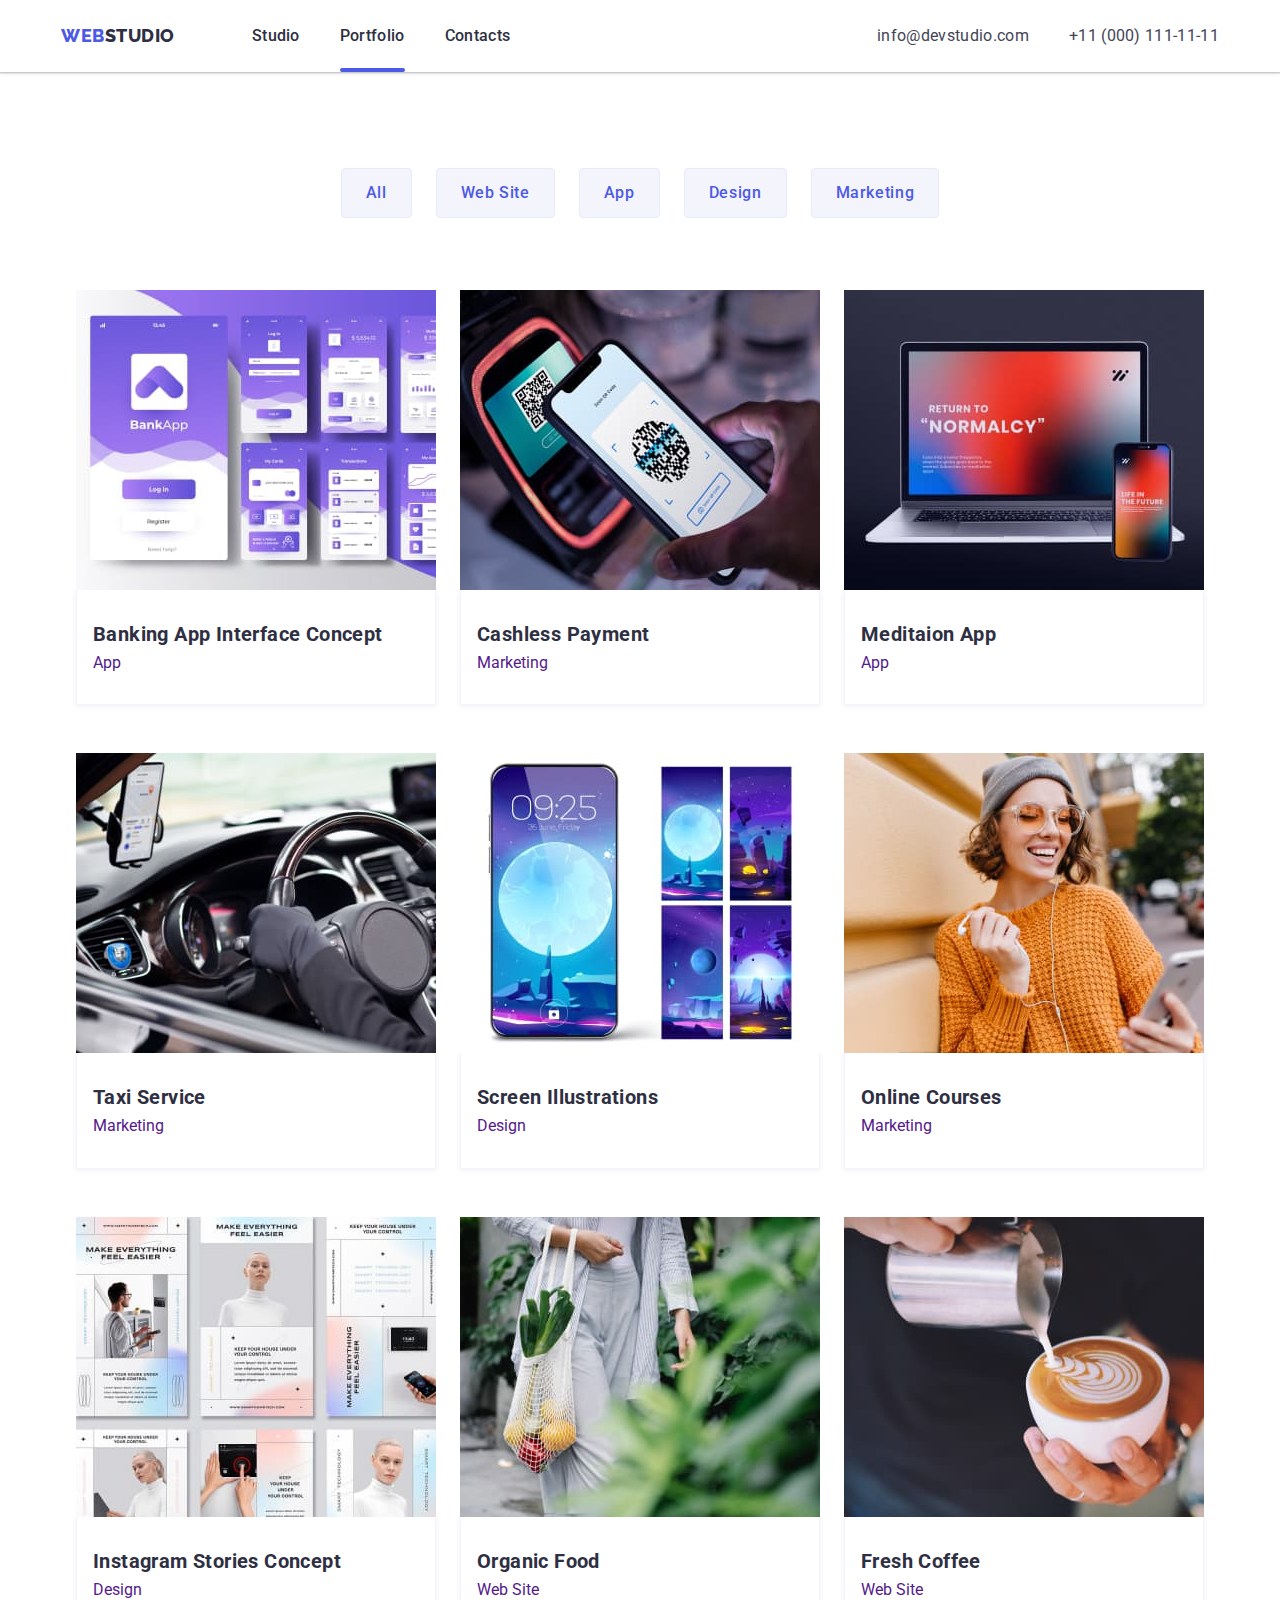
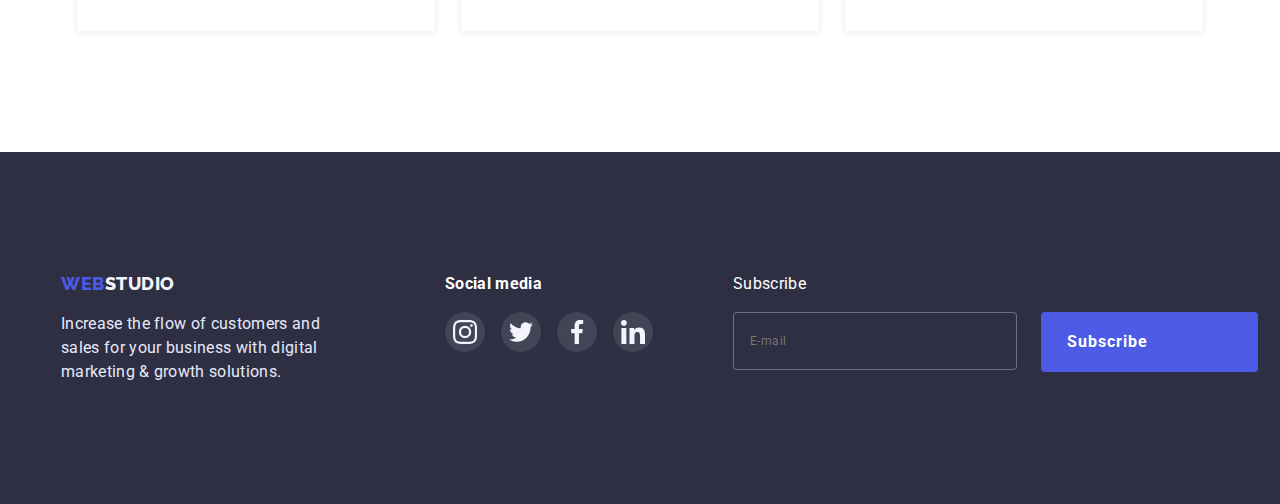
==== commit 16debc1d: "required" ====
--- a/portfolio.html
+++ b/portfolio.html
@@ -17,7 +17,7 @@
             </a>
             <ul class="style-nev link">
                 <li class="copy"><a href="./index.html" class="link item list">Studio</a></li>
-                <li class="copy"><a href="./portfolio.html" class="link item list">Portfolio</a></li>
+                <li class="copy"><a href="./portfolio.html" class="link item list current">Portfolio</a></li>
                 <li class="copy"><a href="#" class="link item list">Contacts</a></li>
             </ul>
             </nav>
--- a/css/styles.css
+++ b/css/styles.css
@@ -18,6 +18,12 @@
     
 }
 
+*,
+*::before,
+*::after {
+  box-sizing: inherit;
+}
+
 img {
     display: block;
     max-width: 100%;
@@ -44,7 +50,6 @@
 }
 
 .container {
-    
     padding-left: 15px;
     padding-right: 15px; 
     
@@ -58,7 +63,7 @@
 }
 
 .section-header {
-    width: 100%;
+   
     box-shadow: 0px 2px 1px rgba(46, 47, 66, 0.08), 0px 1px 1px rgba(46, 47, 66, 0.16), 0px 1px 6px rgba(46, 47, 66, 0.08);
     padding: 0;
 
@@ -153,7 +158,7 @@
 }
 
 
-.link .item:hover::after {
+.link.item.current::after {
     display: block;
     position: absolute;
     content: "";
@@ -165,10 +170,15 @@
     width: 100%;
     height: 4px;
     bottom: 0;
-    
+    background-color: transparent;
+    border-radius: 2px;
+    
+}
+
+.link.item.current::after {
     background-color: var(--accent-color);
-    border-radius: 2px;
-}
+}
+
 
 .auth-nev .address {
     display: block;
@@ -199,7 +209,6 @@
 @media screen and (min-width: 768px) { 
     .container {
         width: 768px;
-        
         align-items: center;
     }
 
@@ -215,6 +224,7 @@
         display: flex;
         padding-top: 0;
         padding-bottom: 0;
+        
     }
 
     .auth-nev {
@@ -272,7 +282,6 @@
     padding: 0;
    line-height: 0;
    margin-left: auto;
-   
    
 }
 
@@ -298,6 +307,7 @@
     justify-content: space-between;
     margin-right: auto;
     margin-left: auto;
+    overflow-y: scroll;
     opacity: 0;
     visibility: hidden;
     pointer-events: none;
@@ -339,18 +349,15 @@
 
 
 .mobile-menu-list {
-   margin-bottom: 284px;
+    display: flex;
+    flex-direction: column;
+    align-items: flex-start;
+    gap: 40px;
+    margin-bottom: 284px;
    
 }
 
 
-.mobile-menu-link {
-    margin-bottom: 40px;  
-}
-
-.mobile-menu-link:last-child {
-    margin-bottom: 0;
-}
 
 .mobile-menu-list-link {
     font-family: "Roboto", sans-serif;
@@ -367,6 +374,10 @@
     color: var(--button-color)
 }
 
+.mobile-menu-list-link:active {
+    color: var(--button-color);
+}
+
 .mobile-menu-tel {
     font-family: "Roboto", sans-serif;
     font-weight: 500;
@@ -398,7 +409,11 @@
 }
 
 .mobile-menu-list-mail {
-    margin-bottom: 48px;
+    display: flex;
+    flex-direction: column;
+    align-items: flex-start;
+    gap: 40px
+    
 }
 
 .mobile-menu-box {
@@ -411,16 +426,17 @@
 
 .mobile-menu-box-list {
     display: flex;
-    justify-content: space-between;
-    align-items: center;
-    
-}
-
-.mobile-menu-box-link {
-    display: flex;
     justify-content: center;
     align-items: center;
-    margin-left: 56px;
+    gap: 56px;
+    margin-top: 48px;
+}
+
+.mobile-menu-box-link {
+    display: flex;
+    justify-content: center;
+    align-items: center;
+   
     width: 40px;
     height: 40px;
     border-radius: 50%;
@@ -428,6 +444,7 @@
     
 }
 
+
 .mobile-menu-box-link:first-child {
     margin-left: 0;
 }
@@ -437,7 +454,16 @@
 }
 
 
-
+@media screen and (max-width: 443px) {
+    .mobile-menu-tel {
+    font-size: 24px;
+    }
+
+    .mobile-menu-box-list {
+        gap: 24px;
+    }
+
+}
 
 
 .hero {
@@ -446,7 +472,7 @@
     
     text-align: center;
 
-    max-width: 1600px;
+    max-width: 1440px;
   
     margin-left: auto;
     margin-right: auto;
@@ -631,14 +657,16 @@
 
 @media screen and (min-width: 768px) and (max-width: 1140px) {
     .section-subtitle {
-        font-size: 36px;
-        line-height: 1.1;
+        font-size: 20px;
+        line-height: 1.2;
         margin-bottom: 8px;
     }
 
     .section-text {
         margin-bottom: 8px;
     }
+
+
 }
 
 
@@ -766,9 +794,8 @@
 
 .team-list {
     display: flex;
-    justify-content: space-between;
-    padding-left: 16px;
-    padding-right: 16px;
+    justify-content: center;
+    
     gap: 24px;
 }
 
@@ -797,9 +824,8 @@
         flex-wrap: wrap;
         justify-content: center;
         align-items: center;
-        grid-row: 72px;
-        padding-left: 82px;
-        padding-right: 82px;
+        
+        
     }
 
     .title {
@@ -825,18 +851,28 @@
 
 }
 
-@media screen and (max-width: 1157px) {
+@media screen and (min-width: 768px) and (max-width: 1157px) {
     .team {
         flex-wrap: wrap;
         justify-content: center;
         align-items: center;
-        grid-gap: 72px;
-    }
-
+        grid-gap: 24px;
+        gap: 64px 24px;
+    }
+
+    .title {
+        
+        margin-left: 0;
+    }
+}
+
+@media screen and (max-width: 1157px) {
     .gadgets {
         display: none;
     }
-}
+
+}
+
 /*
 .headline-text {
     font-size: 16px;
@@ -900,6 +936,7 @@
 .client-list {
     display: flex;
     justify-content: center;
+    align-items: center;
     gap: 24px;
 }
 
@@ -933,8 +970,7 @@
 
 @media screen and (min-width: 768px) and (max-width: 1157px) {
     .client-list  {
-        column-gap: 24px;
-        grid-row-gap: 72px;
+        gap: 24px 72px;
         flex-wrap: wrap;
     }
 }
@@ -1069,9 +1105,10 @@
     font-size: 16px;
     line-height: 1.5;
     letter-spacing: 0.06em;
-}
-
-
+    gap: 16px
+}
+
+/*
 .footer-icon {
     display: block;
     position: absolute;
@@ -1079,7 +1116,8 @@
     top: 50%;
     right: 24px;
     transform: translate(0, -50%); 
-}
+}*/
+
 
 .footer-list {
     display: flex;
@@ -1165,7 +1203,7 @@
 
     .container-end {
         margin-left: 24px; 
-        margin-bottom: 72px;
+        
     }
 
     .container-end:first-child {
@@ -1173,6 +1211,7 @@
     }
 
     .conteiner-email {
+        margin-top: 72px;
         margin-left: 0;
     }
 }
@@ -1317,7 +1356,6 @@
     position: fixed;
     top: 0;
     left: 0;
-    z-index: 100;
     width: 100%;
     height: 100%;
     background-color: rgba(46, 47, 66, 0.4);
@@ -1336,13 +1374,11 @@
     left: 50%;
     transform: translate(-50%, -50%);
     width: 408px;
-    height: 584px;
+    max-height: 90vh;
     background-color: #FCFCFC;
-    margin-top: 0;
-    padding-top: 72px;
-    padding-bottom: 24px;
-    padding-left: 24px;
-    padding-right: 24px;
+    
+    padding: 72px 24px 24px 24px;
+    overflow-y: scroll;
 }
 
 .modal-close-btn {
@@ -1378,6 +1414,7 @@
     letter-spacing: 0.02em;
     color: var(--primary-text-color);
     margin-bottom: 16px;
+    
 }
 
 .modal-form {
@@ -1386,17 +1423,19 @@
 }
 
 .modal-form-feald {
-    display: block;
-    margin-bottom: 8px;
+    
+    margin-bottom: 14px;
 }
 
 .modal-form-input {
     width: 100%;
-    height: 40px;
+    max-width: 357px;
     border: 1px solid rgba(33, 33, 33, 0.2);
     border-radius: 4px;
-    padding-left: 38px;
-    
+    padding-left: 34px;
+    padding-top: 8px;
+    padding-bottom: 8px;
+    padding-right: 15px;
     font-size: 12px;
     line-height: 1.1;
     color: var(--primary-text-color);
@@ -1443,10 +1482,16 @@
 }
 
 .modal-form-message {
+    display: block;
+    padding-left: 16px;
+    padding-top: 8px;
+    padding-right: 16px;
+    padding-bottom: 16px;
     width: 100%;
+    max-width: 376px;
     height: 120px;
     resize: none;
-    padding: 8px 16px;
+    
     border: 1px solid  rgba(33, 33, 33, 0.2);
     border-radius: 4px;
     transition:  border-color 250ms cubic-bezier(0.4, 0, 0.2, 1);
@@ -1500,8 +1545,8 @@
 
 .modal-form-chack-dasc {
     display: flex;
-    align-self: center;
-    align-items: center;
+    align-self: flex-start;
+    align-items: flex-start;
     font-size: 12px;
     line-height: 1.2;
     margin-bottom: 24px;
@@ -1525,7 +1570,7 @@
     align-items: center;
     width: 170px;
     height: 51px;
-    padding: 16px 32px;
+    
     border-radius: 4px;
     background-color: var(--accent-color);
     border-color: transparent;
@@ -1545,12 +1590,27 @@
 }
 
 
-@media screen and (max-width: 767px) {
-    .modal {
-        width: 392px;
-        height: 586px;
-        padding-left: 16px;
-        padding-right: 16px;
-    }
-}
-
+@media screen and (min-width: 444px) and (max-width: 767px){
+    .modal{
+    width: 392px;
+    height: 586px;
+    }
+  }
+
+@media screen and (max-width:443px) {
+    .modal{
+      width: 310px;
+      height: 588px;
+    }
+
+    .modal-form-input {
+        max-width: 260px;
+    }
+
+    .modal-form-message {
+        max-width: 276px;
+    }
+
+
+
+  }
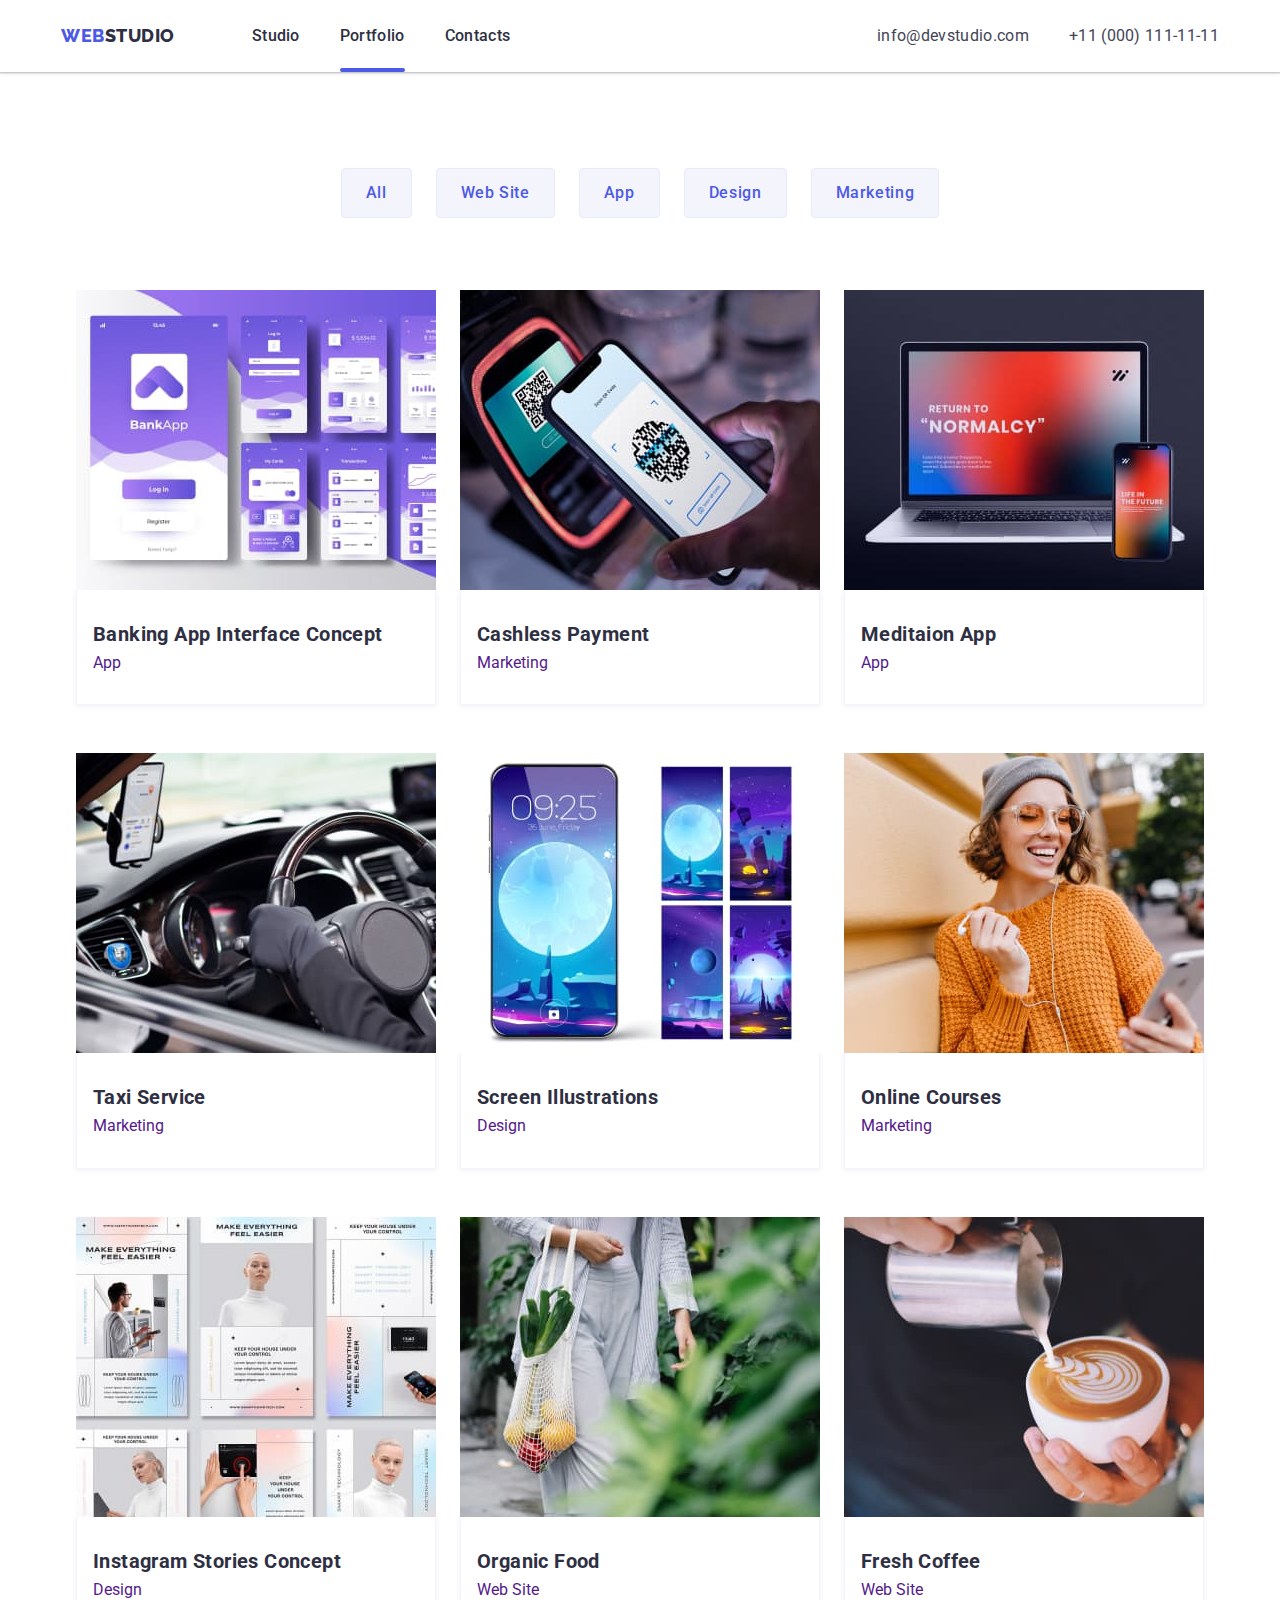
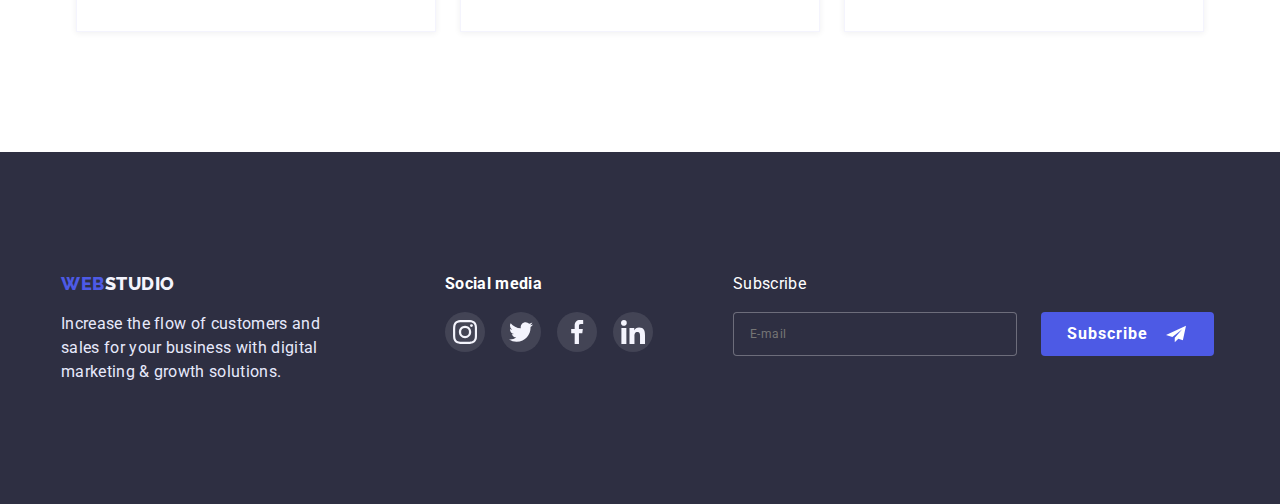
==== commit 02bdf69e: "required" ====
--- a/portfolio.html
+++ b/portfolio.html
@@ -330,10 +330,11 @@
                 <p class="footer-text">Subscribe</p>
                 <form class="footer-form">
                     <input type="email" name="usser_email" class="footer-email"  placeholder="E-mail" required />
-                    <button type="submit" class="footer-button">Subscribe</button>
-                    <svg class="footer-icon" width="24" height="20">
-                    <use href="./images/iconss.svg#icon-Frame-3"></use>
-                    </svg>
+                    <button type="submit" class="footer-button">Subscribe
+                        <svg class="footer-icon" width="24" height="20">
+                        <use href="./images/iconss.svg#icon-Frame-3"></use>
+                        </svg>
+                    </button>
             </form>
             </div>
         </div>
--- a/css/styles.css
+++ b/css/styles.css
@@ -374,8 +374,8 @@
     color: var(--button-color)
 }
 
-.mobile-menu-list-link:active {
-    color: var(--button-color);
+.mobile-menu-list-link.current {
+    color: var(--button-color)
 }
 
 .mobile-menu-tel {
@@ -1066,7 +1066,7 @@
 .footer-email {
     display: block;
     width: 264px;
-    height: 40px;
+   
     padding-left: 16px;
     padding-top: 8px;
     padding-bottom: 8px;
@@ -1091,8 +1091,8 @@
     display: flex;
     align-items: center;
     top: 0;
-    width: 165px;
-    height: 40px;
+    
+    
     padding: 8px 24px;
     background-position: center;
     border-radius: 4px;
